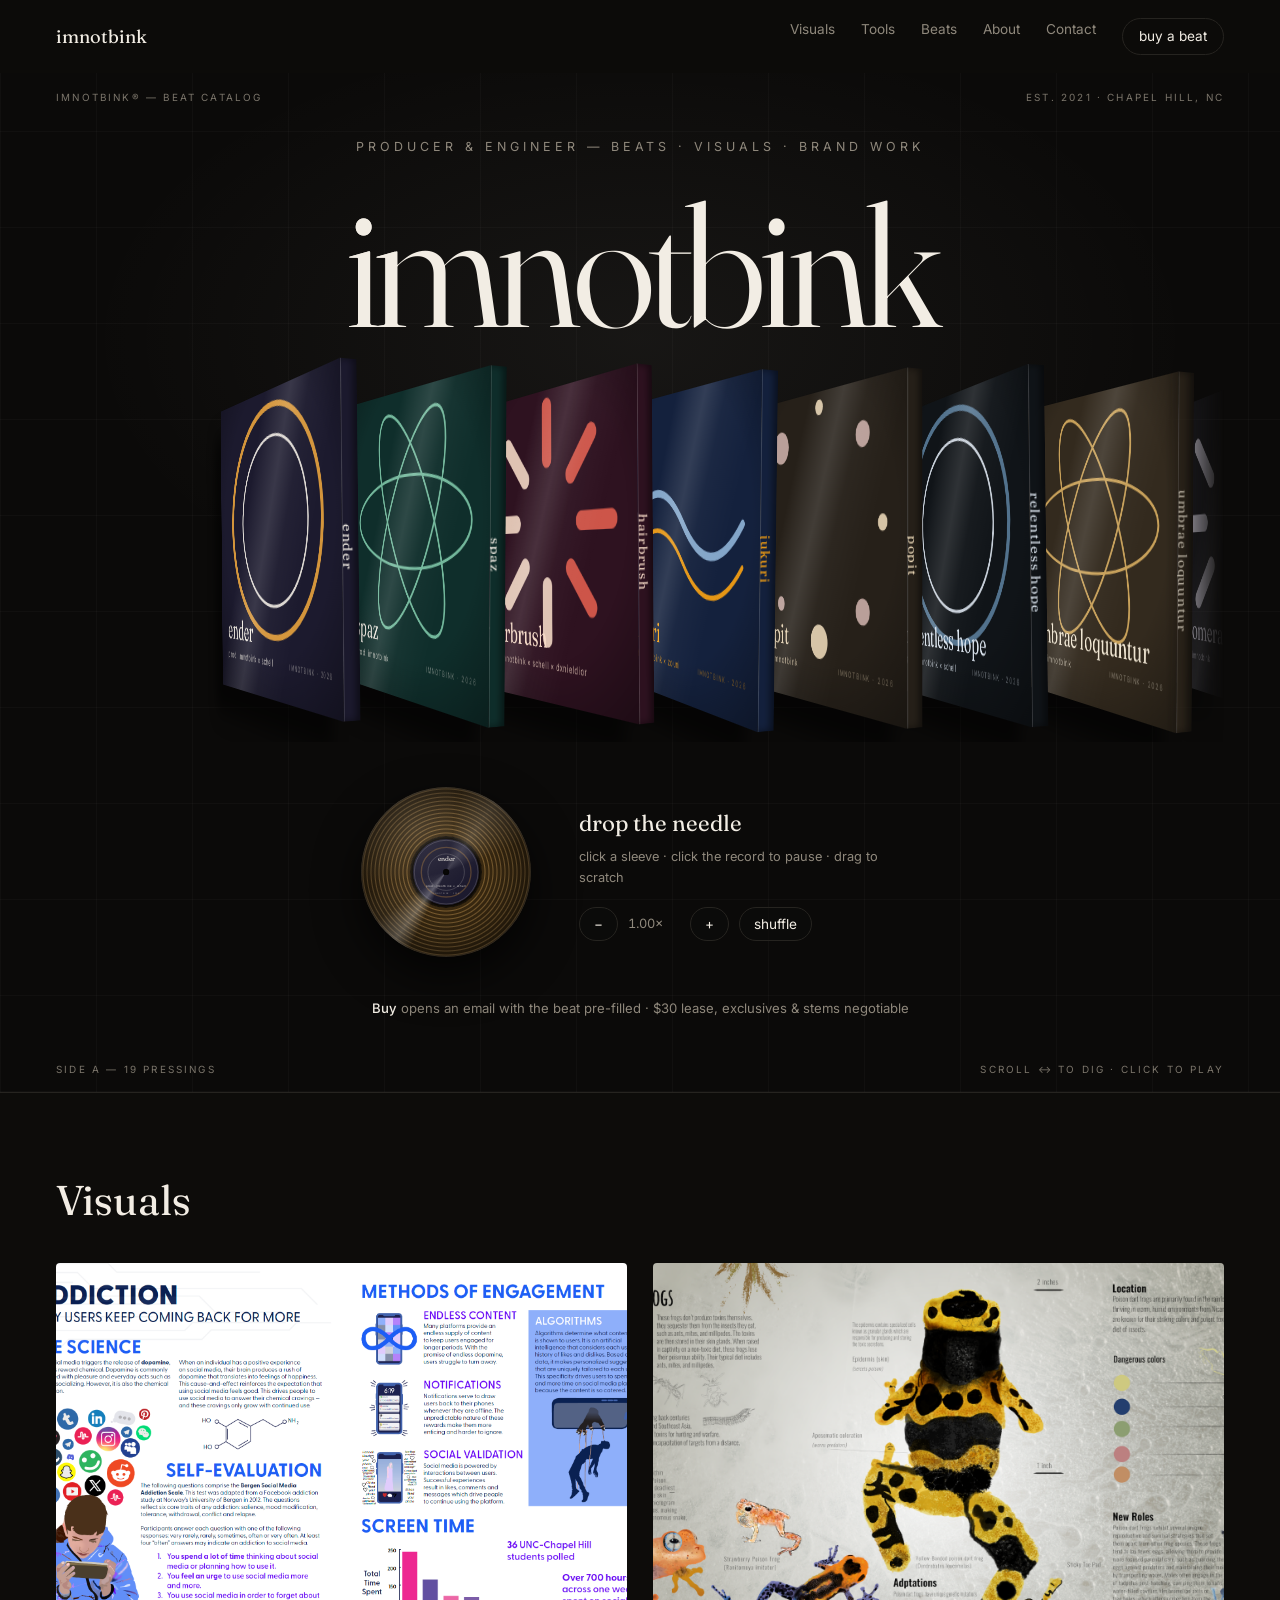
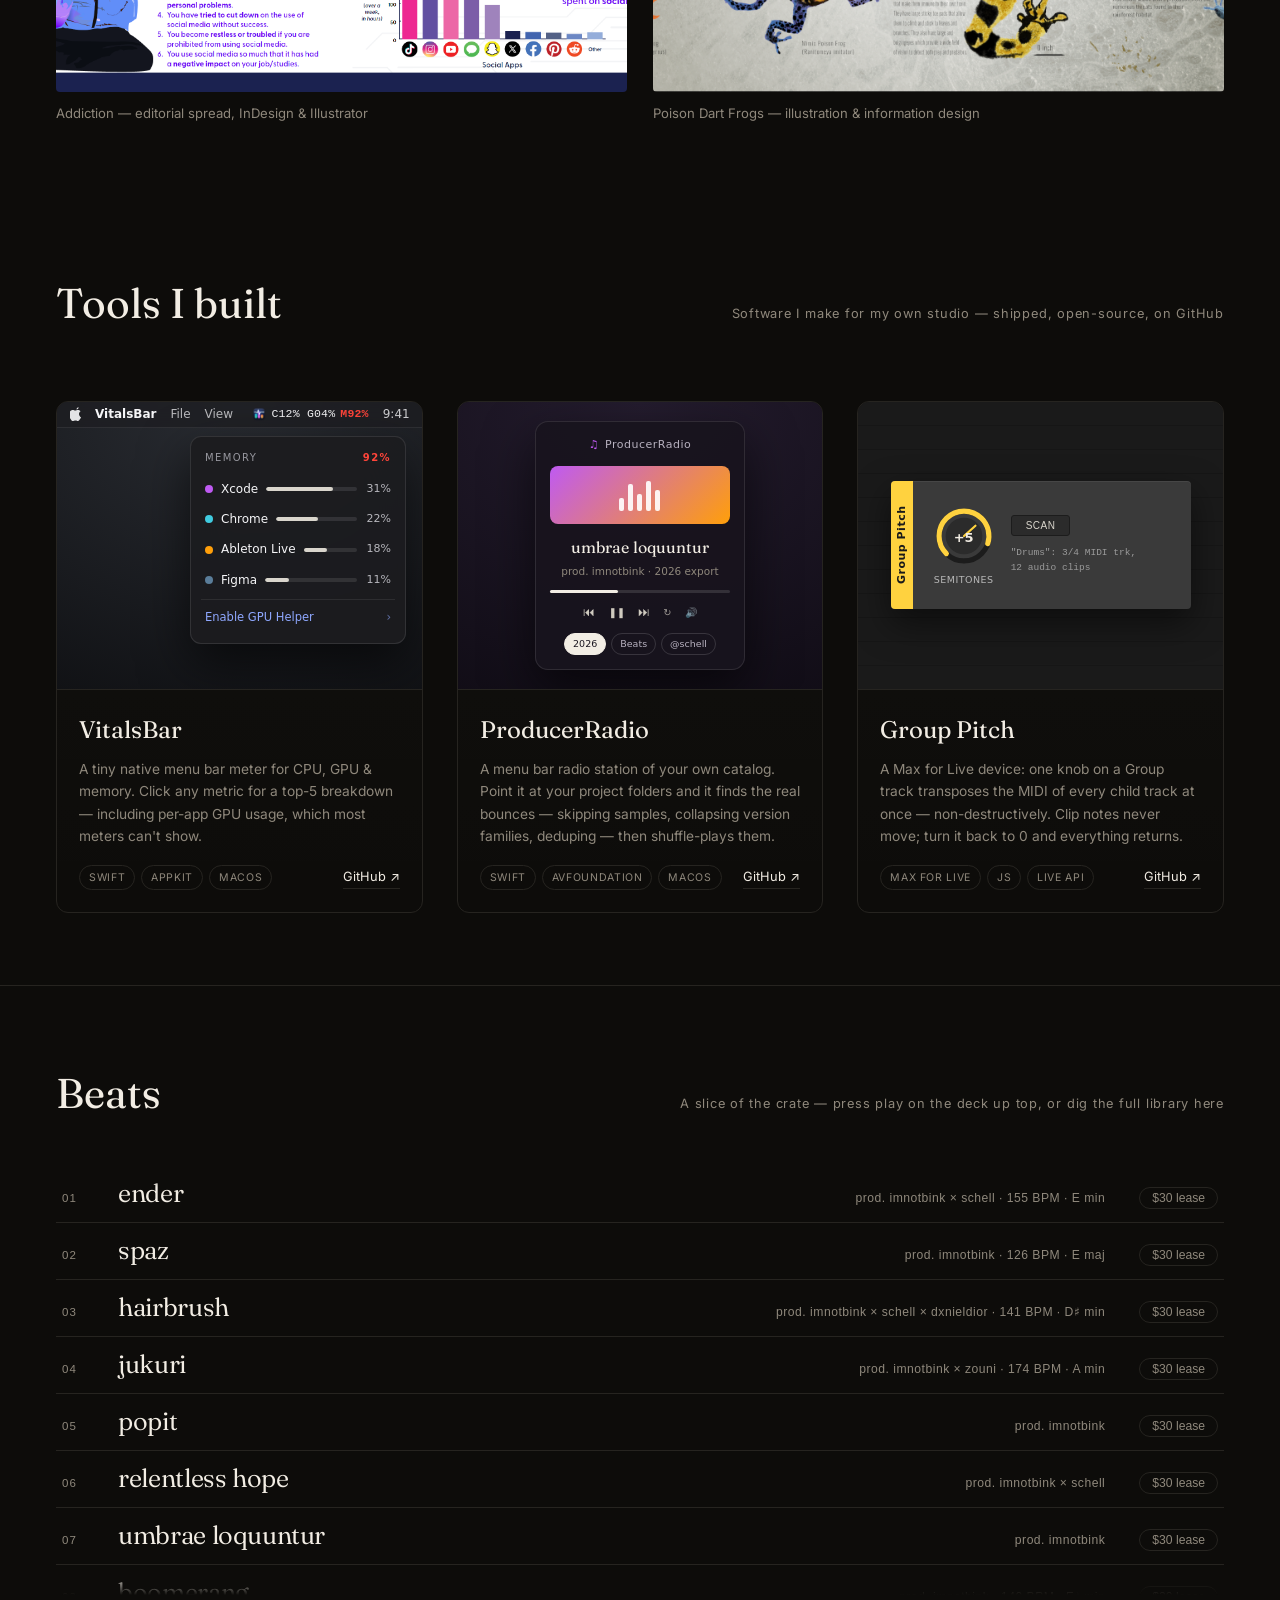
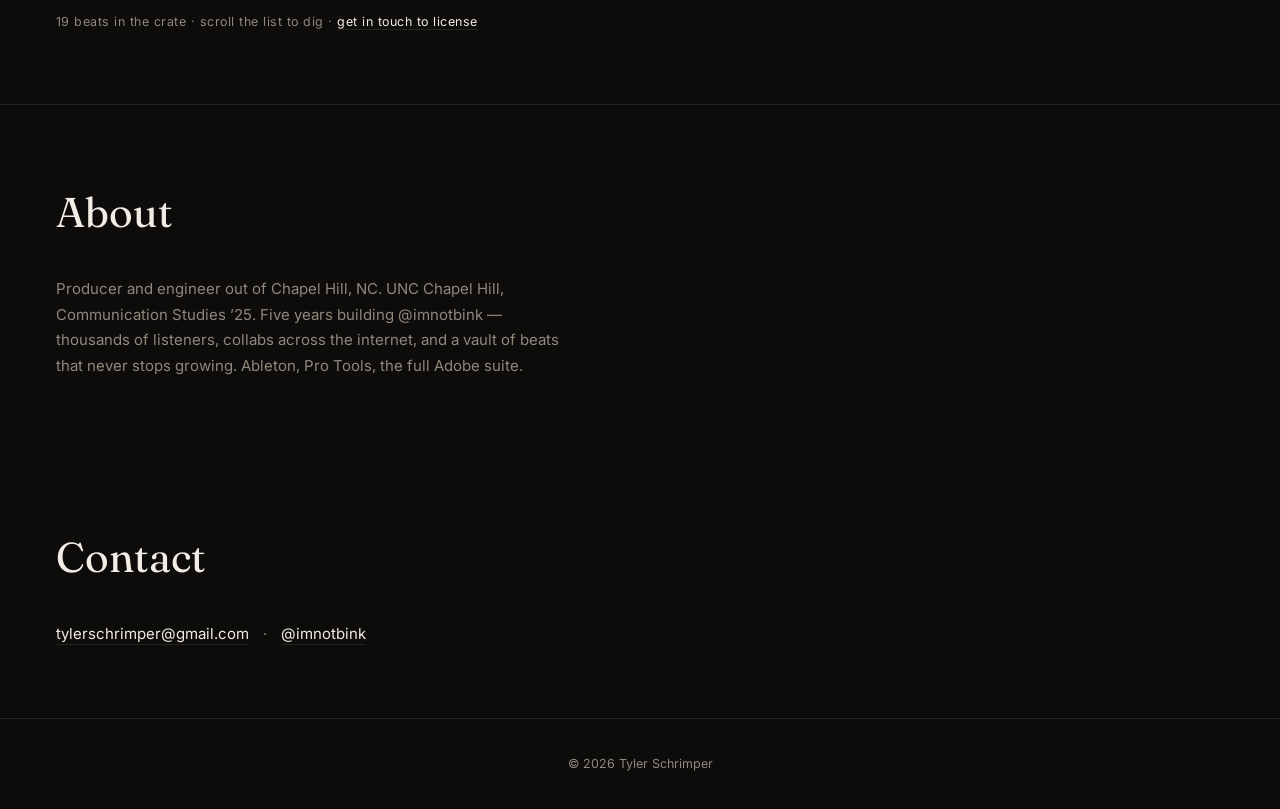
==== v2/index.html @ 5f21fcf0 "Add redesign-v2: portfolio-first layout, no photo, tools showcase, compact beats crate Served under " ====
<!DOCTYPE html>
<html lang="en">
<head>
  <meta charset="UTF-8" />
  <meta name="viewport" content="width=device-width, initial-scale=1.0" />
  <title>imnotbink — Tyler Schrimper</title>
  <meta name="description" content="imnotbink — Tyler Schrimper. Producer & digital creator. Beats, visuals, brand work." />
  <link rel="preconnect" href="https://fonts.googleapis.com" />
  <link rel="preconnect" href="https://fonts.gstatic.com" crossorigin />
  <link href="https://fonts.googleapis.com/css2?family=Fraunces:ital,opsz,wght@0,9..144,300..700;1,9..144,300..700&family=Inter:wght@400;500&display=swap" rel="stylesheet" />
  <link rel="stylesheet" href="style.css" />
</head>
<body>

  <nav class="nav">
    <a href="#top" class="logo">imnotbink</a>
    <div class="nav-links">
      <a href="#visuals">Visuals</a>
      <a href="#tools">Tools</a>
      <a href="#catalog">Beats</a>
      <a href="#about">About</a>
      <a href="#contact">Contact</a>
      <a href="#catalog" class="nav-cta">buy a beat</a>
    </div>
  </nav>

  <section id="beats" class="section beats-stage" >
    <span class="anno anno-tl" aria-hidden="true">imnotbink® — beat catalog</span>
    <span class="anno anno-tr" aria-hidden="true">est. 2021 · chapel hill, nc</span>
    <span class="anno anno-bl" aria-hidden="true" id="annoCount">side a</span>
    <span class="anno anno-br" aria-hidden="true">scroll ↔ to dig · click to play</span>
    <p class="tagline" id="top">Producer &amp; Engineer — Beats · Visuals · Brand Work</p>
    <div class="hero-stack">
      <h1 class="wordmark">imnotbink</h1>
      <div class="rack-wrap">
        <div class="rack" id="rack"></div>
      </div>
      <div class="wordmark wordmark-weave" aria-hidden="true">imnotbink</div>
    </div>
    <div class="turntable">
      <div class="vinyl" id="vinyl">
        <div class="platter" id="platter">
          <div class="vinyl-label" id="vinylLabel"></div>
        </div>
        <div class="vinyl-sheen" aria-hidden="true"></div>
      </div>
      <div class="deck-side">
        <div class="now">
          <div class="now-title" id="nowTitle">drop the needle</div>
          <div class="now-credit" id="nowCredit">click a sleeve · click the record to pause · drag to scratch</div>
          <div class="wave-wrap" id="waveWrap" hidden>
            <canvas id="wave" aria-label="Waveform — drag to scrub"></canvas>
            <span class="wave-hover-time" id="waveHoverTime" hidden>0:00</span>
          </div>
          <div class="now-buy" id="nowBuy" hidden>
            <span id="nowPrice"></span>
            <a class="beat-buy" id="nowBuyLink" href="#">Buy this beat</a>
          </div>
        </div>
        <div class="deck-controls">
          <button class="deck-btn" id="speedDown" aria-label="Slow down">−</button>
          <span class="deck-speed" id="speedLabel">1.00×</span>
          <button class="deck-btn" id="speedUp" aria-label="Speed up">+</button>
          <button class="deck-btn deck-shuffle" id="shuffleBtn" aria-pressed="false">shuffle</button>
        </div>
      </div>
    </div>
    <p class="note"><b>Buy</b> opens an email with the beat pre-filled · $30 lease, exclusives &amp; stems negotiable</p>
  </section>

  <section id="visuals" class="section">
    <h2>Visuals</h2>
    <div class="design-grid">
      <figure>
        <img src="img/addiction.png" alt="Infographic on social media addiction" loading="lazy" />
        <figcaption>Addiction — editorial spread, InDesign &amp; Illustrator</figcaption>
      </figure>
      <figure>
        <img src="img/frog.png" alt="Poison dart frog illustrated infographic" loading="lazy" />
        <figcaption>Poison Dart Frogs — illustration &amp; information design</figcaption>
      </figure>
    </div>
  </section>

  <section id="tools" class="section tools">
    <div class="cat-head">
      <h2>Tools I built</h2>
      <p>Software I make for my own studio — shipped, open-source, on GitHub</p>
    </div>

    <div class="tool-grid">

      <!-- ===== VitalsBar ===== -->
      <article class="tool-card">
        <div class="tool-shot shot-vitals">
          <div class="mac-menubar">
            <span class="mb-left">
              <span class="mb-apple"></span>
              <span class="mb-app">VitalsBar</span>
              <span class="mb-menu">File</span><span class="mb-menu">View</span>
            </span>
            <span class="mb-right">
              <span class="mb-vitals"><img src="img/vitalsbar-icon.png" alt="" class="mb-ico">C12% G04% <b class="hot">M92%</b></span>
              <span class="mb-clock">9:41</span>
            </span>
          </div>
          <div class="vb-popover">
            <div class="vb-row vb-head"><span>MEMORY</span><span class="hot">92%</span></div>
            <div class="vb-app"><span class="vb-dot" style="background:#bf5af2"></span>Xcode<span class="vb-bar"><i style="width:74%"></i></span><span class="vb-pct">31%</span></div>
            <div class="vb-app"><span class="vb-dot" style="background:#40cbe0"></span>Chrome<span class="vb-bar"><i style="width:52%"></i></span><span class="vb-pct">22%</span></div>
            <div class="vb-app"><span class="vb-dot" style="background:#ff9f0a"></span>Ableton Live<span class="vb-bar"><i style="width:44%"></i></span><span class="vb-pct">18%</span></div>
            <div class="vb-app"><span class="vb-dot" style="background:#5a7d9a"></span>Figma<span class="vb-bar"><i style="width:26%"></i></span><span class="vb-pct">11%</span></div>
            <div class="vb-app vb-gpu"><span>Enable GPU Helper</span><span class="vb-chev">›</span></div>
          </div>
        </div>
        <div class="tool-info">
          <h3>VitalsBar</h3>
          <p>A tiny native menu bar meter for CPU, GPU &amp; memory. Click any metric for a top-5 breakdown — including per-app GPU usage, which most meters can't show.</p>
          <div class="tool-foot">
            <span class="tool-tags"><span>Swift</span><span>AppKit</span><span>macOS</span></span>
            <a class="tool-link" href="https://github.com/imnotbink/VitalsBar" target="_blank" rel="noopener">GitHub ↗</a>
          </div>
        </div>
      </article>

      <!-- ===== ProducerRadio ===== -->
      <article class="tool-card">
        <div class="tool-shot shot-radio">
          <div class="pr-popover">
            <div class="pr-head"><span class="pr-wave">♫</span> ProducerRadio</div>
            <div class="pr-art"><span class="pr-eq"><i></i><i></i><i></i><i></i><i></i></span></div>
            <div class="pr-now">umbrae loquuntur</div>
            <div class="pr-sub">prod. imnotbink · 2026 export</div>
            <div class="pr-track"><i style="width:38%"></i></div>
            <div class="pr-ctl">
              <span>⏮</span><span class="pr-play">❚❚</span><span>⏭</span>
              <span class="pr-loop">↻</span><span class="pr-vol">🔊</span>
            </div>
            <div class="pr-chips"><span class="on">2026</span><span>Beats</span><span>@schell</span></div>
          </div>
        </div>
        <div class="tool-info">
          <h3>ProducerRadio</h3>
          <p>A menu bar radio station of your own catalog. Point it at your project folders and it finds the real bounces — skipping samples, collapsing version families, deduping — then shuffle-plays them.</p>
          <div class="tool-foot">
            <span class="tool-tags"><span>Swift</span><span>AVFoundation</span><span>macOS</span></span>
            <a class="tool-link" href="https://github.com/imnotbink/ProducerRadio" target="_blank" rel="noopener">GitHub ↗</a>
          </div>
        </div>
      </article>

      <!-- ===== GroupPitch ===== -->
      <article class="tool-card">
        <div class="tool-shot shot-pitch">
          <div class="m4l-device">
            <div class="m4l-title">Group Pitch</div>
            <div class="m4l-body">
              <div class="m4l-knob">
                <svg viewBox="0 0 90 90" class="knob-svg">
                  <circle cx="45" cy="45" r="34" fill="none" stroke="#1c1c1c" stroke-width="7"/>
                  <circle cx="45" cy="45" r="34" fill="none" stroke="#ffd23f" stroke-width="7"
                    stroke-dasharray="213" stroke-dashoffset="70" stroke-linecap="round"
                    transform="rotate(135 45 45)"/>
                  <circle cx="45" cy="45" r="25" fill="#2b2b2b"/>
                  <line x1="45" y1="45" x2="45" y2="24" stroke="#ffd23f" stroke-width="3"
                    stroke-linecap="round" transform="rotate(48 45 45)"/>
                </svg>
                <span class="m4l-val">+5</span>
                <span class="m4l-lbl">Semitones</span>
              </div>
              <div class="m4l-side">
                <button class="m4l-btn">scan</button>
                <div class="m4l-status">"Drums": 3/4 MIDI trk,<br>12 audio clips</div>
              </div>
            </div>
          </div>
        </div>
        <div class="tool-info">
          <h3>Group Pitch</h3>
          <p>A Max for Live device: one knob on a Group track transposes the MIDI of every child track at once — non-destructively. Clip notes never move; turn it back to 0 and everything returns.</p>
          <div class="tool-foot">
            <span class="tool-tags"><span>Max for Live</span><span>JS</span><span>Live API</span></span>
            <a class="tool-link" href="https://github.com/imnotbink/GroupPitch" target="_blank" rel="noopener">GitHub ↗</a>
          </div>
        </div>
      </article>

    </div>
  </section>

  <section id="catalog" class="section catalog">
    <div class="cat-head">
      <h2>Beats</h2>
      <p>A slice of the crate — press play on the deck up top, or dig the full library here</p>
    </div>
    <ol class="cat-list" id="catList"></ol>
    <p class="cat-foot" id="catFoot"></p>
  </section>

  <section id="about" class="section about">
    <h2>About</h2>
    <p>
      Producer and engineer out of Chapel Hill, NC. UNC Chapel Hill,
      Communication Studies ’25. Five years building @imnotbink —
      thousands of listeners, collabs across the internet, and a vault
      of beats that never stops growing. Ableton, Pro Tools, the full
      Adobe suite.
    </p>
  </section>

  <section id="contact" class="section contact">
    <h2>Contact</h2>
    <p>
      <a href="mailto:tylerschrimper@gmail.com">tylerschrimper@gmail.com</a>
      <span>·</span>
      <a href="https://instagram.com/imnotbink" target="_blank" rel="noopener">@imnotbink</a>
    </p>
  </section>

  <footer>© 2026 Tyler Schrimper</footer>

  <div class="player-bar" id="playerBar" hidden>
    <button id="pbToggle" aria-label="Play/pause">▶</button>
    <div class="pb-info">
      <b id="pbTitle"></b>
      <div class="pb-track"><div class="pb-progress" id="pbProgress"></div></div>
    </div>
    <span id="pbTime">0:00</span>
  </div>

  <script src="script.js"></script>
</body>
</html>
---- v2/style.css ----
/* imnotbink — minimal, Foliom-inspired */

:root {
  --bg: #0d0c0a;
  --text: #f2ede4;
  --muted: #8f887c;
  --line: #262420;
  --accent: #f2ede4;
}

* { margin: 0; padding: 0; box-sizing: border-box; }
html { scroll-behavior: smooth; }

body {
  background: var(--bg);
  color: var(--text);
  font-family: "Inter", system-ui, sans-serif;
  font-size: 15px;
  line-height: 1.7;
  -webkit-font-smoothing: antialiased;
}

h1, h2, .logo { font-family: "Fraunces", Georgia, serif; font-weight: 400; }
a { color: var(--text); text-decoration: none; }
img { max-width: 100%; display: block; }

/* ---------- nav ---------- */
.nav {
  position: sticky; top: 0; z-index: 50;
  display: flex; align-items: center; justify-content: space-between;
  padding: 18px clamp(20px, 5vw, 56px);
  background: rgba(13, 12, 10, 0.85);
  backdrop-filter: blur(12px);
}
.logo { font-size: 1.15rem; }
.nav-links { display: flex; gap: 26px; }
.nav-links a { color: var(--muted); font-size: 0.85rem; }
.nav-links a:hover { color: var(--text); }

.nav-cta {
  color: var(--text) !important;
  border: 1px solid var(--line);
  border-radius: 999px;
  padding: 6px 16px;
  white-space: nowrap;
  transition: background 0.2s ease, color 0.2s ease, border-color 0.2s ease;
}
.nav-cta:hover { background: var(--text); color: var(--bg) !important; border-color: var(--text); }

/* ---------- hero: OCEAN-style editorial stage ---------- */
.tagline {
  text-align: center;
  font-size: clamp(0.62rem, 1.4vw, 0.78rem);
  letter-spacing: 0.32em;
  text-transform: uppercase;
  color: var(--muted);
  margin-bottom: clamp(18px, 3vh, 30px);
}

.hero-stack { position: relative; }

/* wordmark: full-bleed editorial serif, the rack rides over its bottom */
.wordmark {
  text-align: center;
  font-size: clamp(3.6rem, 13.5vw, 11.5rem);
  font-weight: 340;
  line-height: 0.94;
  letter-spacing: -0.045em;
  position: relative;
  z-index: 1;
  /* small kiss of overlap only — the fan sits clearly BELOW the wordmark so a
     lifted sleeve rises into open air, never over the letters */
  margin-bottom: -0.06em;
  pointer-events: none;
}

/* woven duplicate: a clipped slice of the wordmark paints OVER the sleeves,
   so the fan appears threaded through the letters (OCEAN move). Absolutely
   positioned copy of the exact same glyphs — identical metrics = perfect
   registration over the original. */
.wordmark-weave {
  position: absolute;
  top: 0; left: 0; right: 0;
  z-index: 3;
  margin-bottom: 0;
  font-family: "Fraunces", Georgia, serif;
  clip-path: inset(0 71% 0 0);
}

/* ---------- beats: turntable + crate ---------- */
.section { padding: clamp(50px, 8vh, 90px) clamp(20px, 5vw, 56px); }

.beats-stage {
  position: relative;
  overflow: clip;
  border-bottom: 1px solid var(--line);
  padding-top: clamp(40px, 7vh, 80px);
  /* studio blueprint: soft spotlight behind the wordmark + faint drafting
     grid on near-black. No photography — texture does the professional work. */
  background:
    radial-gradient(ellipse 62% 44% at 50% 26%, rgba(242, 237, 228, 0.055), transparent 70%),
    repeating-linear-gradient(90deg, rgba(242, 237, 228, 0.028) 0 1px, transparent 1px 96px),
    repeating-linear-gradient(0deg, rgba(242, 237, 228, 0.028) 0 1px, transparent 1px 96px),
    #0b0a09;
}

/* tiny drafting annotations pinned to the stage corners (Kurate move) */
.anno {
  position: absolute;
  z-index: 4;
  font-size: 0.62rem;
  letter-spacing: 0.22em;
  text-transform: uppercase;
  color: var(--muted);
  opacity: 0.85;
  pointer-events: none;
  white-space: nowrap;
}
.anno-tl { top: 16px; left: clamp(20px, 5vw, 56px); }
.anno-tr { top: 16px; right: clamp(20px, 5vw, 56px); }
.anno-bl { bottom: 14px; left: clamp(20px, 5vw, 56px); }
.anno-br { bottom: 14px; right: clamp(20px, 5vw, 56px); }

/* compact now-playing deck under the rack */
.turntable {
  display: flex;
  align-items: center;
  justify-content: center;
  gap: clamp(24px, 4vw, 48px);
  margin-top: clamp(30px, 5vh, 55px);
  text-align: left;
}
.vinyl {
  --tint: #6b5ce8;
  position: relative;
  flex: none;
  width: min(170px, 42vw);
  aspect-ratio: 1;
  border-radius: 50%;
  box-shadow: 0 18px 45px rgba(0, 0, 0, 0.7);
  cursor: grab;
  touch-action: none;
  user-select: none;
  -webkit-user-select: none;
}
.deck-side { max-width: 340px; }
.vinyl.scratching { cursor: grabbing; }

/* the platter is what rotates — a colored pressing tinted per beat */
.platter {
  position: absolute; inset: 0;
  border-radius: 50%;
  background:
    repeating-radial-gradient(circle,
      rgba(0, 0, 0, 0.5) 0px, rgba(0, 0, 0, 0.5) 2px,
      rgba(255, 255, 255, 0.06) 3px, rgba(0, 0, 0, 0.45) 4px),
    radial-gradient(circle,
      color-mix(in srgb, var(--tint) 60%, #0b0b0b) 0%,
      color-mix(in srgb, var(--tint) 38%, #0a0a0a) 55%,
      color-mix(in srgb, var(--tint) 16%, #060606) 100%);
  will-change: transform;
}
.platter.spinning { animation: spin var(--spin-dur, 1.8s) linear infinite; }
@keyframes spin { to { transform: rotate(360deg); } }
.vinyl.scratching .platter { animation: none; }

/* static light — reflections don't rotate with the record */
.vinyl-sheen {
  position: absolute; inset: 0;
  border-radius: 50%;
  pointer-events: none;
  background:
    conic-gradient(from 205deg,
      transparent 0deg, rgba(255, 255, 255, 0.28) 12deg, rgba(255, 255, 255, 0.05) 30deg, transparent 55deg,
      transparent 165deg, rgba(255, 255, 255, 0.14) 190deg, transparent 225deg),
    radial-gradient(circle at 32% 24%, rgba(255, 255, 255, 0.12), transparent 45%);
  box-shadow: inset 0 0 2px rgba(255, 255, 255, 0.3), inset 0 0 40px rgba(0, 0, 0, 0.35);
}

.deck-controls {
  display: flex; align-items: center; gap: 10px;
  margin-top: 18px;
}
.deck-btn {
  border: 1px solid var(--line);
  background: rgba(13, 12, 10, 0.6);
  color: var(--text);
  border-radius: 999px;
  min-width: 34px; height: 34px;
  padding: 0 14px;
  font-size: 0.85rem;
  font-family: "Inter", sans-serif;
  cursor: pointer;
  transition: border-color 0.2s ease, background 0.2s ease, color 0.2s ease;
}
.deck-btn:hover { border-color: var(--text); }
.deck-btn[aria-pressed="true"] { background: var(--text); color: var(--bg); border-color: var(--text); }
.deck-speed {
  color: var(--muted);
  font-size: 0.8rem;
  min-width: 52px;
  font-variant-numeric: tabular-nums;
}

.vinyl-label {
  position: absolute; inset: 30.5%;
  border-radius: 50%;
  overflow: hidden;
  background: #262019;
  box-shadow: 0 0 0 3px rgba(0, 0, 0, 0.8);
}
.vinyl-label svg { width: 100%; height: 100%; display: block; }
/* spindle hole */
.vinyl::after {
  content: "";
  position: absolute; left: 50%; top: 50%;
  width: 3.4%; aspect-ratio: 1;
  transform: translate(-50%, -50%);
  border-radius: 50%;
  background: var(--bg);
  box-shadow: inset 0 0 4px #000;
}

.now-title { font-family: "Fraunces", Georgia, serif; font-size: 1.4rem; }
.now-credit { color: var(--muted); font-size: 0.8rem; margin-top: 4px; }
/* ---------- waveform scrubber ---------- */
.wave-wrap {
  position: relative;
  margin-top: 14px;
  height: 54px;
  /* dark plate so the bars read against the bright photo backdrop */
  background: rgba(13, 12, 10, 0.5);
  border-radius: 6px;
  box-shadow: 0 0 0 1px rgba(255, 255, 255, 0.06);
}
.wave-wrap[hidden] { display: none; }
#wave {
  width: 100%; height: 100%;
  display: block;
  cursor: ew-resize;
  touch-action: none; /* pointer events own the gesture — no scroll fights */
}
#wave.loading {
  background: linear-gradient(90deg, var(--line) 25%, rgba(255,255,255,0.09) 50%, var(--line) 75%);
  background-size: 200% 100%;
  animation: wave-shimmer 1.1s linear infinite;
  border-radius: 3px;
  opacity: 0.5;
}
@keyframes wave-shimmer { to { background-position: -200% 0; } }
.wave-hover-time {
  position: absolute;
  top: -20px; left: 0;
  transform: translateX(-50%);
  font-size: 0.7rem;
  color: var(--muted);
  font-variant-numeric: tabular-nums;
  background: rgba(13, 12, 10, 0.85);
  padding: 1px 6px;
  border-radius: 999px;
  border: 1px solid var(--line);
  pointer-events: none;
  white-space: nowrap;
}

.now-buy {
  display: flex; align-items: center; gap: 14px;
  margin-top: 12px;
}
.now-buy[hidden] { display: none; }
#nowPrice { color: var(--muted); font-size: 0.9rem; }
.beat-buy {
  border: 1px solid var(--line);
  border-radius: 999px;
  padding: 5px 18px;
  font-size: 0.8rem;
  transition: border-color 0.2s ease, background 0.2s ease, color 0.2s ease;
}
.beat-buy:hover { background: var(--text); color: var(--bg); border-color: var(--text); }

/* ---------- fanned sleeve rack — THE centerpiece (Foliom-style) ---------- */
.rack-wrap {
  position: relative;
  z-index: 2; /* rides over the wordmark */
  overflow-x: auto;
  overflow-y: hidden;
  /* top padding = headroom for a lifted sleeve so it never clips against the
     scroll container's top edge (lift is only ~16px now, so this is plenty) */
  padding: 56px 6vw 40px;
  scrollbar-width: thin;
  scrollbar-color: var(--line) transparent;
  /* fade the row edges */
  mask-image: linear-gradient(90deg, transparent, #000 5%, #000 95%, transparent);
  -webkit-mask-image: linear-gradient(90deg, transparent, #000 5%, #000 95%, transparent);
}
.rack {
  /* virtualized: width/height set from JS; sleeves absolutely positioned at
     fixed slots so offscreen ones can be unmounted without shifting layout.
     No shared perspective — each sleeve carries its own perspective() so
     cards far from center don't flip past 90° into mirrored backfaces. */
  position: relative;
  margin: 0 auto;
}
.sleeve {
  --lean: -63deg;      /* per-card jitter set inline from JS */
  --tilt: 0deg;
  --lift: 0px;
  --lean-scale: 1;
  position: absolute;
  bottom: 0;
  left: 0;             /* actual slot set inline from JS */
  width: clamp(220px, 25vw, 310px);
  aspect-ratio: 1;
  cursor: pointer;
  transform: perspective(1000px)
             rotateY(calc(var(--lean) * var(--lean-scale)))
             rotateZ(var(--tilt))
             translateY(var(--lift));
  transform-style: preserve-3d;
  transform-origin: center center;
  /* one springy arc: reads as lift-then-turn, reverses cleanly */
  transition: transform 0.55s cubic-bezier(0.3, 1.2, 0.3, 1);
  /* z-index set per-card from JS, DESCENDING: the fan leans right-edge-forward,
     so each card's spine physically sits in front of the next card */
  /* NOTE: no filter/drop-shadow or box-reflect here — with ~60 cards those
     force per-frame repaints of the whole row. Shadows live on the faces
     (plain box-shadow composites for free) so each sleeve stays one GPU layer. */
  will-change: transform;
}
/* lifted (JS-picked hover) / playing: the box lifts out of the row and swings
   flat to face the user. JS owns the pick — CSS :hover flickered because the
   lift moves the card out from under the cursor. */
.sleeve.lifted, .sleeve.playing {
  transform: perspective(1000px) rotateY(0deg) rotateZ(0deg) translateY(-16px) translateZ(46px);
  /* must beat the base stack (9000 - i), or the neighbor paints over the
     lifted card and covers it */
  z-index: 99999 !important;
}

/* ---- the sleeve is a real box: front/back/spine/top/bottom faces ---- */
.box {
  position: absolute; inset: 0;
  transform-style: preserve-3d;
}
.face { position: absolute; backface-visibility: hidden; }
.face.front {
  inset: 0;
  transform: translateZ(16px);
  overflow: hidden;
  border-radius: 2px;
  /* cheap composited shadow instead of the old row-wide drop-shadow filter */
  box-shadow: -22px 30px 26px rgba(0, 0, 0, 0.55);
}
.face.front svg { width: 100%; height: 100%; display: block; }
.gloss {
  position: absolute; inset: 0;
  pointer-events: none;
  background: linear-gradient(115deg,
    transparent 30%, rgba(255, 255, 255, 0.13) 45%,
    rgba(255, 255, 255, 0.03) 55%, transparent 70%);
}
.face.back {
  inset: 0;
  transform: rotateY(180deg);
  border-radius: 2px;
}
.face.spine {
  right: 0; top: 0; bottom: 0;
  width: 16px;
  transform: rotateY(90deg);
  transform-origin: right center;
  display: flex;
  align-items: flex-start;
  justify-content: center;
  padding-top: 14px;
  writing-mode: vertical-rl;
  font-family: "Fraunces", Georgia, serif;
  font-size: 0.78rem;
  letter-spacing: 0.06em;
  white-space: nowrap;
  overflow: hidden;
  box-shadow: inset -4px 0 7px rgba(0, 0, 0, 0.5), inset 1px 0 0 rgba(255, 255, 255, 0.18);
}
.face.top {
  left: 0; right: 0; top: 0;
  height: 16px;
  transform: rotateX(90deg);
  transform-origin: center top;
  background: linear-gradient(90deg, rgba(255, 255, 255, 0.14), rgba(255, 255, 255, 0.05));
}
.face.bottom {
  left: 0; right: 0; bottom: 0;
  height: 16px;
  transform: rotateX(-90deg);
  transform-origin: center bottom;
  background: rgba(0, 0, 0, 0.55);
}
.sleeve-caption {
  position: absolute;
  left: 50%; bottom: -26px;
  transform: translateX(-50%);
  white-space: nowrap;
  font-size: 0.72rem;
  color: var(--muted);
  opacity: 0;
  transition: opacity 0.25s ease;
  pointer-events: none;
}
.sleeve.lifted .sleeve-caption, .sleeve.playing .sleeve-caption { opacity: 1; }

.note { text-align: center; color: var(--muted); font-size: 0.82rem; margin-top: 40px; }
.note b { color: var(--text); font-weight: 500; }

/* ---------- catalog: discography as typography (Kushner move) ---------- */
.catalog { border-bottom: 1px solid var(--line); }
.cat-head {
  display: flex; align-items: baseline; justify-content: space-between;
  gap: 20px; flex-wrap: wrap;
  margin-bottom: 8px;
}
.cat-head p { color: var(--muted); font-size: 0.8rem; letter-spacing: 0.06em; }
/* compact crate: fixed modest height, scrolls internally, fades at the seams
   so the beat list reads as "a big catalog" without eating the whole page */
.cat-list {
  list-style: none;
  max-height: 430px;
  overflow-y: auto;
  margin-top: 8px;
  scrollbar-width: thin;
  scrollbar-color: var(--line) transparent;
  -webkit-mask-image: linear-gradient(180deg, transparent, #000 22px, #000 calc(100% - 22px), transparent);
          mask-image: linear-gradient(180deg, transparent, #000 22px, #000 calc(100% - 22px), transparent);
}
.cat-foot { color: var(--muted); font-size: 0.78rem; letter-spacing: 0.04em; margin-top: 16px; }
.cat-foot a { color: var(--text); border-bottom: 1px solid var(--line); }
.cat-foot a:hover { border-color: var(--text); }
.cat-row {
  width: 100%;
  display: grid;
  grid-template-columns: 3ch 1fr auto auto;
  align-items: baseline;
  gap: clamp(14px, 3vw, 34px);
  padding: 13px 6px;
  background: none;
  border: none;
  border-top: 1px solid var(--line);
  color: var(--text);
  text-align: left;
  cursor: pointer;
  transition: background 0.2s ease, padding-left 0.25s ease;
}
.cat-list li:last-child .cat-row { border-bottom: 1px solid var(--line); }
.cat-row:hover { background: rgba(242, 237, 228, 0.03); padding-left: 14px; }
.cat-idx {
  font-size: 0.72rem;
  color: var(--muted);
  font-variant-numeric: tabular-nums;
  letter-spacing: 0.1em;
}
.cat-title {
  font-family: "Fraunces", Georgia, serif;
  font-weight: 360;
  font-size: clamp(1.15rem, 2.4vw, 1.6rem);
  line-height: 1.15;
  letter-spacing: -0.015em;
  transition: letter-spacing 0.25s ease;
}
.cat-row:hover .cat-title { letter-spacing: 0.005em; }
.cat-row.playing .cat-title::after {
  content: " ●";
  font-size: 0.5em;
  vertical-align: middle;
  color: var(--text);
  animation: cat-pulse 1.6s ease-in-out infinite;
}
@keyframes cat-pulse { 50% { opacity: 0.35; } }
.cat-meta {
  color: var(--muted);
  font-size: 0.76rem;
  letter-spacing: 0.04em;
  text-align: right;
}
.cat-price {
  font-size: 0.76rem;
  color: var(--muted);
  border: 1px solid var(--line);
  border-radius: 999px;
  padding: 3px 12px;
  transition: color 0.2s ease, border-color 0.2s ease;
}
.cat-row:hover .cat-price { color: var(--text); border-color: var(--text); }
@media (max-width: 700px) {
  .cat-row { grid-template-columns: 3ch 1fr auto; }
  .cat-meta { display: none; }
}

/* ---------- tools: product showcase ---------- */
.tools { border-bottom: 1px solid var(--line); }
.tool-grid {
  display: grid;
  grid-template-columns: repeat(auto-fit, minmax(320px, 1fr));
  gap: clamp(20px, 3vw, 34px);
  margin-top: 34px;
}
.tool-card {
  border: 1px solid var(--line);
  border-radius: 12px;
  overflow: hidden;
  background: linear-gradient(180deg, rgba(242,237,228,0.018), transparent);
  display: flex;
  flex-direction: column;
  transition: border-color 0.25s ease, transform 0.25s ease;
}
.tool-card:hover { border-color: #3a382f; transform: translateY(-3px); }

/* the "product shot" stage — each app rendered on a subtle set */
.tool-shot {
  position: relative;
  height: 288px;
  display: flex;
  align-items: center;
  justify-content: center;
  padding: 22px;
  overflow: hidden;
  border-bottom: 1px solid var(--line);
}
.shot-vitals { background: radial-gradient(120% 120% at 50% 0%, #2a2d33, #0f1013); }
.shot-radio  { background: radial-gradient(120% 120% at 50% 0%, #241c2e, #100c15); }
.shot-pitch  { background: repeating-linear-gradient(0deg,#1a1a1a 0 23px,#161616 23px 24px); }

.tool-info { padding: 20px 22px 22px; flex: 1; display: flex; flex-direction: column; }
.tool-info h3 { font-family: "Fraunces", Georgia, serif; font-weight: 400; font-size: 1.5rem; margin-bottom: 8px; }
.tool-info p { color: var(--muted); font-size: 0.86rem; line-height: 1.6; }
.tool-foot { margin-top: auto; padding-top: 18px; display: flex; align-items: center; justify-content: space-between; gap: 12px; flex-wrap: wrap; }
.tool-tags { display: flex; gap: 6px; flex-wrap: wrap; }
.tool-tags span {
  font-size: 0.66rem; letter-spacing: 0.06em; text-transform: uppercase;
  color: var(--muted); border: 1px solid var(--line); border-radius: 999px; padding: 3px 9px;
}
.tool-link { font-size: 0.8rem; color: var(--text); border-bottom: 1px solid var(--line); padding-bottom: 1px; white-space: nowrap; }
.tool-link:hover { border-color: var(--text); }

/* --- VitalsBar: macOS menu bar + popover --- */
.mac-menubar {
  position: absolute; top: 0; left: 0; right: 0;
  height: 26px; display: flex; align-items: center; justify-content: space-between;
  padding: 0 12px; font-size: 12px; color: #f5f5f7;
  font-family: -apple-system, "SF Pro Text", system-ui, sans-serif;
  background: rgba(30,30,34,0.72); backdrop-filter: blur(8px);
  border-bottom: 1px solid rgba(255,255,255,0.08);
}
.mb-left, .mb-right { display: flex; align-items: center; gap: 14px; }
.mb-apple { width: 12px; height: 14px; background: #f5f5f7; opacity: 0.92;
  -webkit-mask: url("data:image/svg+xml,%3Csvg xmlns='http://www.w3.org/2000/svg' viewBox='0 0 814 1000'%3E%3Cpath d='M632 0c-38 3-83 27-109 59-24 29-44 72-36 114 42 1 85-24 110-56 23-30 41-73 35-117zM814 743c-24 55-36 79-67 127-43 68-104 152-179 153-67 1-84-44-175-43-90 0-109 42-176 44-75 1-133-92-176-160-120-190-133-413-59-531 53-84 136-133 214-133 80 0 130 44 196 44 64 0 103-44 195-44 70 0 144 38 197 104-173 95-145 342 30 442z'/%3E%3C/svg%3E") center/contain no-repeat;
          mask: url("data:image/svg+xml,%3Csvg xmlns='http://www.w3.org/2000/svg' viewBox='0 0 814 1000'%3E%3Cpath d='M632 0c-38 3-83 27-109 59-24 29-44 72-36 114 42 1 85-24 110-56 23-30 41-73 35-117zM814 743c-24 55-36 79-67 127-43 68-104 152-179 153-67 1-84-44-175-43-90 0-109 42-176 44-75 1-133-92-176-160-120-190-133-413-59-531 53-84 136-133 214-133 80 0 130 44 196 44 64 0 103-44 195-44 70 0 144 38 197 104-173 95-145 342 30 442z'/%3E%3C/svg%3E") center/contain no-repeat; }
.mb-app { font-weight: 600; }
.mb-menu { opacity: 0.72; }
.mb-vitals { display: flex; align-items: center; gap: 5px;
  font-family: "SF Mono", ui-monospace, Menlo, monospace; font-size: 11.5px; letter-spacing: 0.2px; }
.mb-ico { width: 14px; height: 14px; border-radius: 3px; }
.mb-vitals .hot { color: #ff453a; }
.mb-clock { opacity: 0.82; font-variant-numeric: tabular-nums; }
.vb-popover {
  position: absolute; top: 34px; right: 16px; width: 216px;
  background: rgba(28,28,31,0.94); backdrop-filter: blur(20px);
  border: 1px solid rgba(255,255,255,0.1); border-radius: 11px;
  padding: 10px; box-shadow: 0 20px 50px rgba(0,0,0,0.6);
  font-family: -apple-system, system-ui, sans-serif; color: #f5f5f7;
}
.vb-row.vb-head { display: flex; justify-content: space-between; font-size: 10px; letter-spacing: 1.4px; color: #98989f; padding: 2px 4px 8px; }
.vb-head .hot { color: #ff453a; font-weight: 600; }
.vb-app { display: flex; align-items: center; gap: 8px; font-size: 12px; padding: 5px 4px; }
.vb-dot { width: 8px; height: 8px; border-radius: 50%; flex: none; }
.vb-bar { flex: 1; height: 4px; background: rgba(255,255,255,0.1); border-radius: 999px; overflow: hidden; }
.vb-bar i { display: block; height: 100%; background: #d9d5cc; border-radius: 999px; }
.vb-pct { font-size: 11px; color: #b8b8be; font-variant-numeric: tabular-nums; min-width: 26px; text-align: right; }
.vb-gpu { justify-content: space-between; margin-top: 4px; padding-top: 8px; border-top: 1px solid rgba(255,255,255,0.08); font-size: 11.5px; color: #8fa8ff; }
.vb-chev { opacity: 0.6; }

/* --- ProducerRadio: menu bar popover --- */
.pr-popover {
  width: 210px; border-radius: 13px; padding: 14px;
  background: rgba(24,20,30,0.92); border: 1px solid rgba(255,255,255,0.1);
  box-shadow: 0 20px 50px rgba(0,0,0,0.6);
  font-family: -apple-system, system-ui, sans-serif; color: #f2ede4; text-align: center;
}
.pr-head { display: flex; align-items: center; justify-content: center; gap: 6px; font-size: 11px; letter-spacing: 0.5px; color: #b8b2c0; margin-bottom: 12px; }
.pr-wave { color: #bf5af2; }
.pr-art {
  height: 58px; border-radius: 8px; margin-bottom: 10px;
  background: linear-gradient(135deg, #bf5af2, #ff9f0a);
  display: flex; align-items: center; justify-content: center;
}
.pr-eq { display: flex; align-items: flex-end; gap: 4px; height: 32px; }
.pr-eq i { width: 5px; background: rgba(255,255,255,0.9); border-radius: 2px; animation: eq 1s ease-in-out infinite; }
.pr-eq i:nth-child(1){height:40%;animation-delay:0s} .pr-eq i:nth-child(2){height:85%;animation-delay:.2s}
.pr-eq i:nth-child(3){height:55%;animation-delay:.4s} .pr-eq i:nth-child(4){height:95%;animation-delay:.1s}
.pr-eq i:nth-child(5){height:65%;animation-delay:.3s}
@keyframes eq { 50% { transform: scaleY(0.4); } }
.pr-now { font-family: "Fraunces", Georgia, serif; font-size: 1rem; }
.pr-sub { font-size: 10.5px; color: #8f887c; margin-top: 2px; }
.pr-track { height: 3px; background: rgba(255,255,255,0.12); border-radius: 999px; margin: 9px 0; }
.pr-track i { display: block; height: 100%; background: #f2ede4; border-radius: 999px; }
.pr-ctl { display: flex; align-items: center; justify-content: center; gap: 13px; font-size: 12px; color: #cfcabf; }
.pr-play { font-size: 10px; }
.pr-loop, .pr-vol { font-size: 10px; opacity: 0.7; }
.pr-chips { display: flex; justify-content: center; gap: 5px; margin-top: 10px; }
.pr-chips span { font-size: 9.5px; padding: 2px 8px; border-radius: 999px; border: 1px solid rgba(255,255,255,0.14); color: #b8b2c0; }
.pr-chips .on { background: #f2ede4; color: #18141e; border-color: #f2ede4; }

/* --- GroupPitch: Ableton Max for Live device --- */
.m4l-device {
  display: flex; width: 300px; height: 128px;
  background: #3a3a3a; border-radius: 4px; overflow: hidden;
  box-shadow: 0 14px 34px rgba(0,0,0,0.5), inset 0 1px 0 rgba(255,255,255,0.06);
  font-family: "Futura", "Century Gothic", system-ui, sans-serif;
}
.m4l-title {
  width: 22px; background: #ffd23f; color: #1a1a1a;
  writing-mode: vertical-rl; transform: rotate(180deg);
  display: flex; align-items: center; justify-content: center;
  font-size: 11px; font-weight: 700; letter-spacing: 0.5px;
}
.m4l-body { flex: 1; display: flex; align-items: center; gap: 14px; padding: 0 18px; }
.m4l-knob { display: flex; flex-direction: column; align-items: center; position: relative; }
.knob-svg { width: 66px; height: 66px; }
.m4l-val { position: absolute; top: 24px; font-size: 13px; font-weight: 700; color: #f2ede4; }
.m4l-lbl { font-size: 9.5px; color: #b8b8b8; margin-top: 3px; text-transform: uppercase; letter-spacing: 0.5px; }
.m4l-side { flex: 1; display: flex; flex-direction: column; gap: 10px; }
.m4l-btn {
  align-self: flex-start; background: #2b2b2b; color: #d9d5cc;
  border: 1px solid #1c1c1c; border-radius: 3px; padding: 4px 14px;
  font-size: 10px; text-transform: uppercase; letter-spacing: 0.5px; cursor: pointer;
}
.m4l-status { font-size: 9.5px; line-height: 1.5; color: #9a9a9a; font-family: "SF Mono", ui-monospace, monospace; }

/* ---------- visuals ---------- */
.section h2 { font-size: clamp(1.8rem, 4vw, 2.6rem); margin-bottom: 28px; }
.design-grid {
  display: grid;
  grid-template-columns: repeat(auto-fit, minmax(300px, 1fr));
  gap: 26px;
}
.design-grid img { border-radius: 4px; aspect-ratio: 4/3; object-fit: cover; }
.design-grid figcaption { color: var(--muted); font-size: 0.82rem; margin-top: 10px; }

/* ---------- about / contact ---------- */
.about p { max-width: 58ch; color: var(--muted); }
.contact p { color: var(--muted); }
.contact a { border-bottom: 1px solid var(--line); padding-bottom: 1px; }
.contact a:hover { border-color: var(--text); }
.contact span { margin: 0 10px; }

footer {
  padding: 34px;
  text-align: center;
  color: var(--muted);
  font-size: 0.78rem;
  border-top: 1px solid var(--line);
}

/* ---------- player bar ---------- */
.player-bar[hidden] { display: none; }
.player-bar {
  position: fixed; left: 50%; bottom: 18px; transform: translateX(-50%);
  width: min(520px, calc(100vw - 32px));
  display: flex; align-items: center; gap: 14px;
  background: rgba(24, 22, 19, 0.92);
  backdrop-filter: blur(14px);
  border: 1px solid var(--line);
  border-radius: 999px;
  padding: 8px 20px 8px 8px;
  box-shadow: 0 16px 50px rgba(0, 0, 0, 0.6);
  z-index: 60;
}
.player-bar button {
  width: 40px; height: 40px; border-radius: 50%; border: none; cursor: pointer;
  background: var(--text); color: var(--bg); font-size: 0.9rem;
}
.pb-info { flex: 1; min-width: 0; }
.pb-info b { font-family: "Fraunces", Georgia, serif; font-weight: 400; font-size: 0.9rem; display: block; margin-bottom: 5px; }
.pb-track { height: 3px; background: var(--line); border-radius: 999px; cursor: pointer; }
.pb-progress { height: 100%; width: 0; background: var(--text); border-radius: 999px; }
#pbTime { color: var(--muted); font-size: 0.75rem; font-variant-numeric: tabular-nums; }

@media (max-width: 700px) {
  .nav-links a:not(:first-child):not(.nav-cta) { display: none; }
  /* corner labels collide on narrow screens — drop to just the top-left tag */
  .anno-tr, .anno-bl, .anno-br { display: none; }
  .anno-tl { font-size: 0.56rem; }
  /* gentler fan on small screens so covers stay readable
     (JS sets --lean inline, so scale it instead of overriding) */
  .sleeve { --lean-scale: 0.74; } /* gentler fan; slot spacing handled in JS */
  .turntable { flex-direction: column; text-align: center; gap: 20px; }
  .deck-side { max-width: none; }
  .now-buy, .deck-controls { justify-content: center; }
}
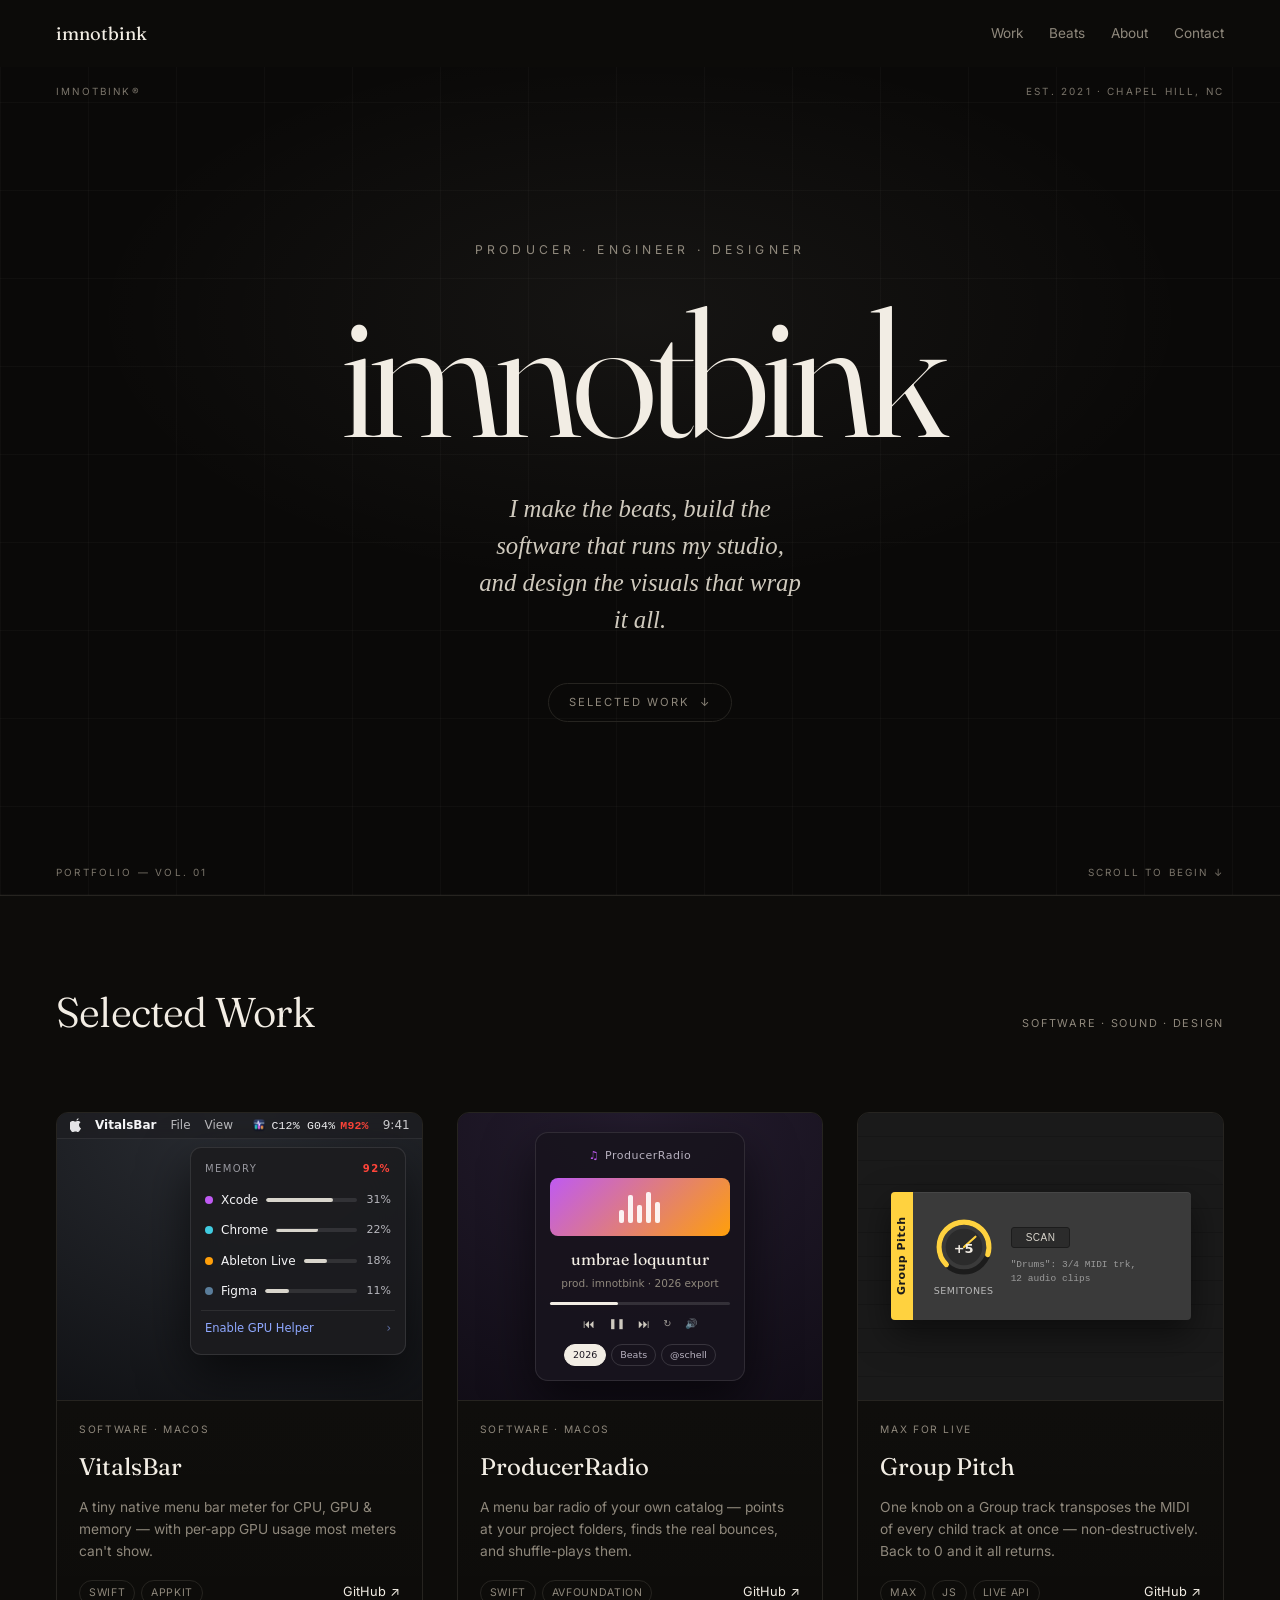
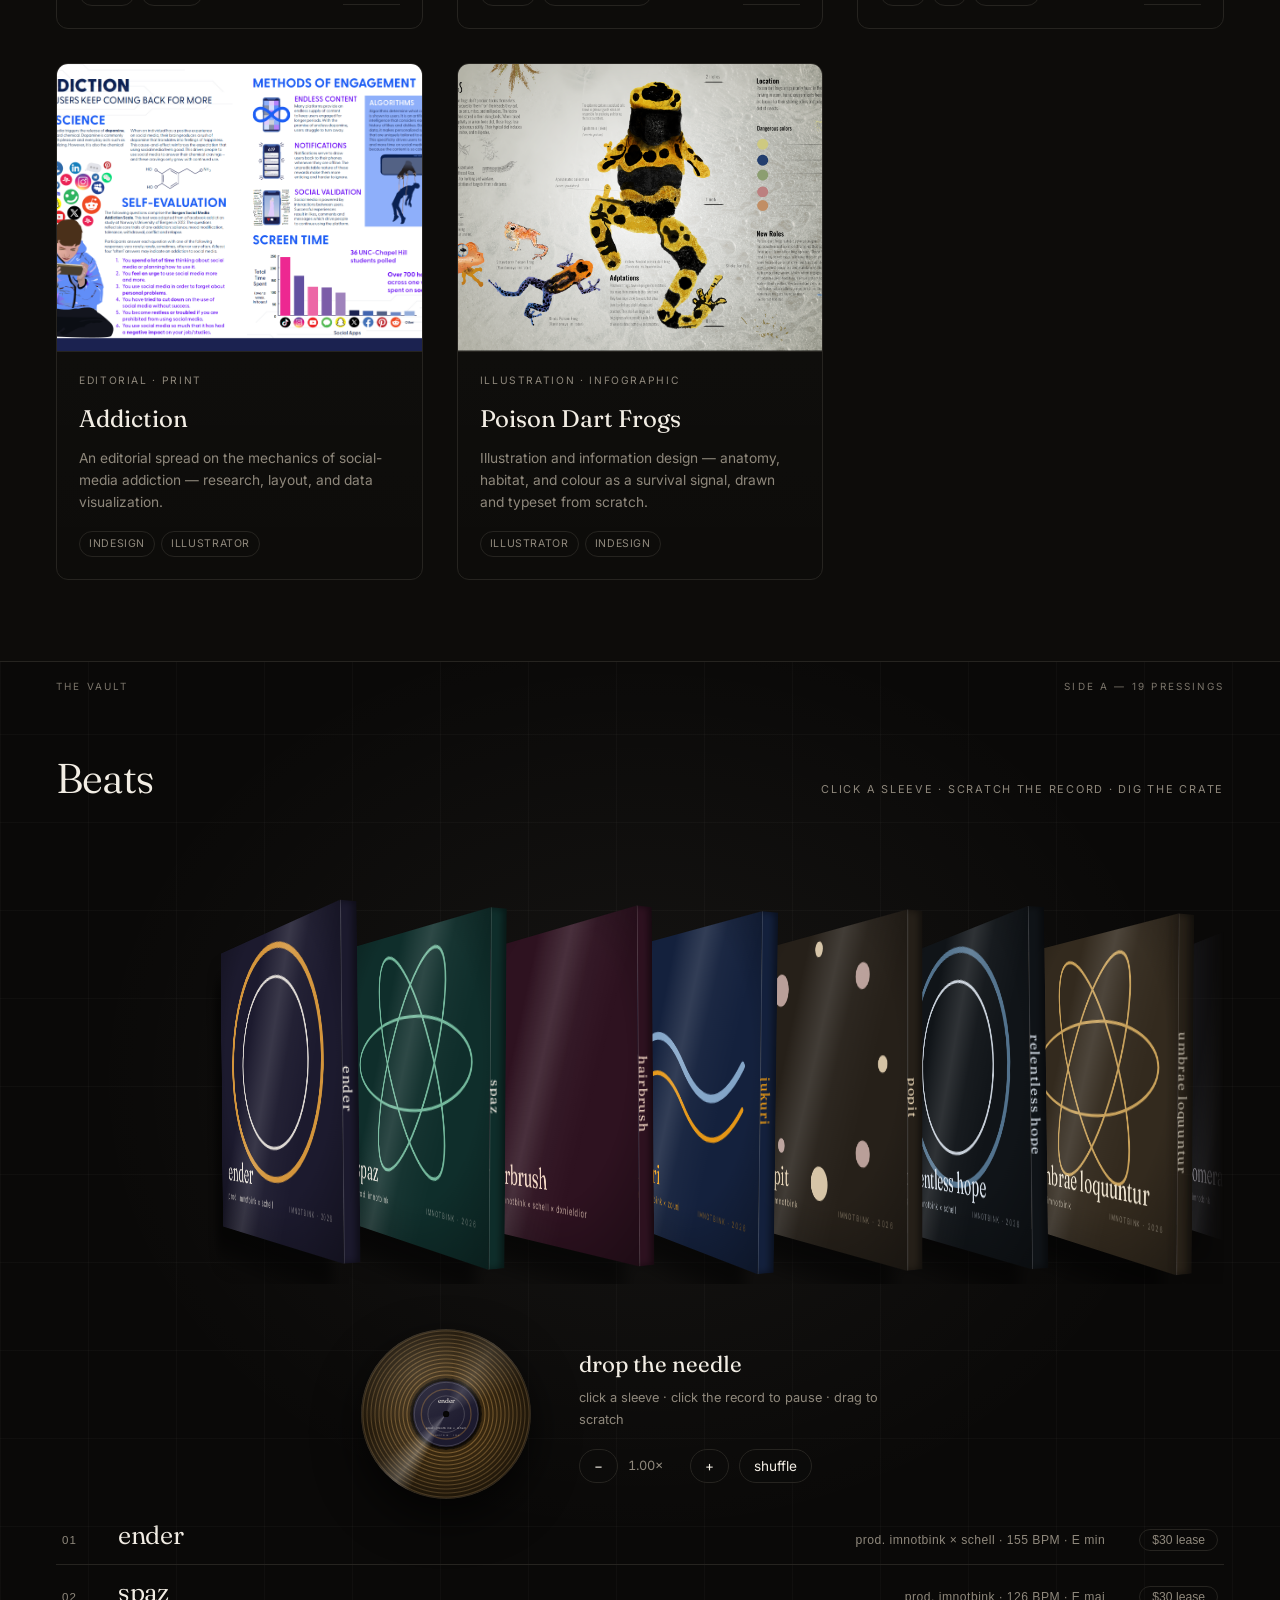
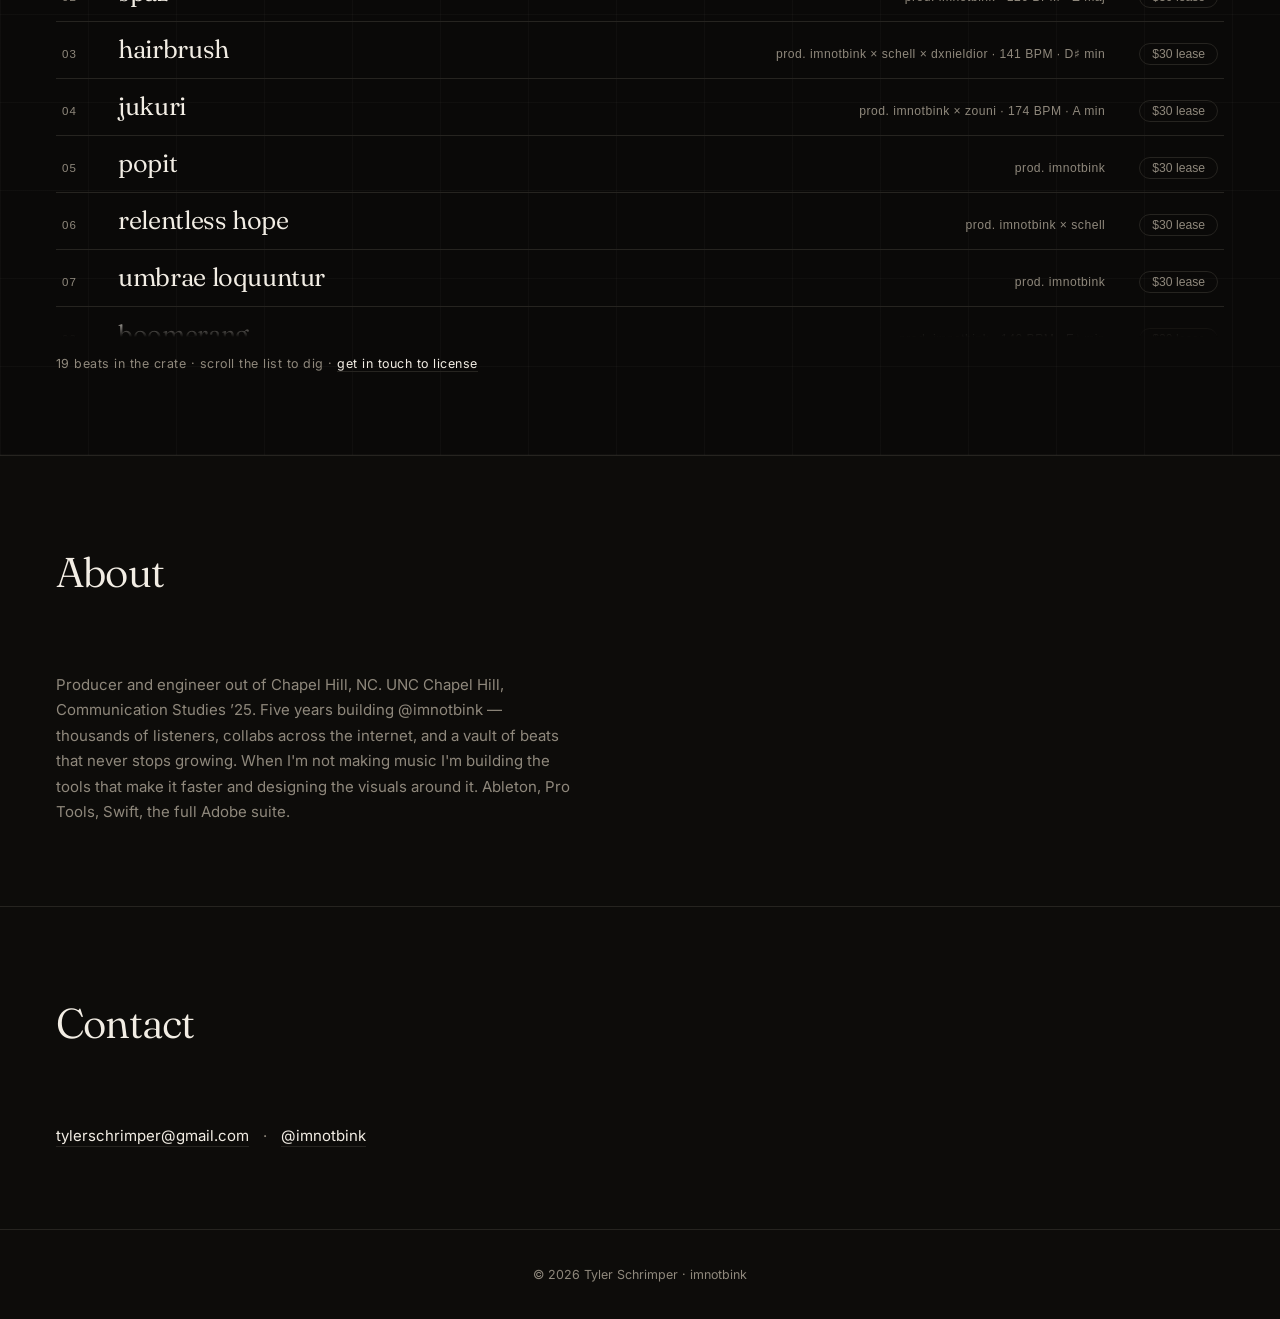
==== commit 45587677: "Redesign v2: portfolio-first — editorial hero, Selected Work gallery, Beats in own section, Kurate d" ====
--- a/v2/index.html
+++ b/v2/index.html
@@ -4,7 +4,7 @@
   <meta charset="UTF-8" />
   <meta name="viewport" content="width=device-width, initial-scale=1.0" />
   <title>imnotbink — Tyler Schrimper</title>
-  <meta name="description" content="imnotbink — Tyler Schrimper. Producer & digital creator. Beats, visuals, brand work." />
+  <meta name="description" content="imnotbink — Tyler Schrimper. Producer, engineer & designer. Beats, studio software, and visual work." />
   <link rel="preconnect" href="https://fonts.googleapis.com" />
   <link rel="preconnect" href="https://fonts.gstatic.com" crossorigin />
   <link href="https://fonts.googleapis.com/css2?family=Fraunces:ital,opsz,wght@0,9..144,300..700;1,9..144,300..700&family=Inter:wght@400;500&display=swap" rel="stylesheet" />
@@ -15,84 +15,39 @@
   <nav class="nav">
     <a href="#top" class="logo">imnotbink</a>
     <div class="nav-links">
-      <a href="#visuals">Visuals</a>
-      <a href="#tools">Tools</a>
-      <a href="#catalog">Beats</a>
+      <a href="#work">Work</a>
+      <a href="#beats">Beats</a>
       <a href="#about">About</a>
       <a href="#contact">Contact</a>
-      <a href="#catalog" class="nav-cta">buy a beat</a>
     </div>
   </nav>
 
-  <section id="beats" class="section beats-stage" >
-    <span class="anno anno-tl" aria-hidden="true">imnotbink® — beat catalog</span>
+  <!-- ===== HERO — editorial, Kurate-dark ===== -->
+  <header id="top" class="hero grid-bg">
+    <span class="anno anno-tl" aria-hidden="true">imnotbink®</span>
     <span class="anno anno-tr" aria-hidden="true">est. 2021 · chapel hill, nc</span>
-    <span class="anno anno-bl" aria-hidden="true" id="annoCount">side a</span>
-    <span class="anno anno-br" aria-hidden="true">scroll ↔ to dig · click to play</span>
-    <p class="tagline" id="top">Producer &amp; Engineer — Beats · Visuals · Brand Work</p>
-    <div class="hero-stack">
+    <span class="anno anno-bl" aria-hidden="true">portfolio — vol. 01</span>
+    <span class="anno anno-br" aria-hidden="true">scroll to begin ↓</span>
+    <div class="hero-inner">
+      <p class="kicker">Producer · Engineer · Designer</p>
       <h1 class="wordmark">imnotbink</h1>
-      <div class="rack-wrap">
-        <div class="rack" id="rack"></div>
-      </div>
-      <div class="wordmark wordmark-weave" aria-hidden="true">imnotbink</div>
-    </div>
-    <div class="turntable">
-      <div class="vinyl" id="vinyl">
-        <div class="platter" id="platter">
-          <div class="vinyl-label" id="vinylLabel"></div>
-        </div>
-        <div class="vinyl-sheen" aria-hidden="true"></div>
-      </div>
-      <div class="deck-side">
-        <div class="now">
-          <div class="now-title" id="nowTitle">drop the needle</div>
-          <div class="now-credit" id="nowCredit">click a sleeve · click the record to pause · drag to scratch</div>
-          <div class="wave-wrap" id="waveWrap" hidden>
-            <canvas id="wave" aria-label="Waveform — drag to scrub"></canvas>
-            <span class="wave-hover-time" id="waveHoverTime" hidden>0:00</span>
-          </div>
-          <div class="now-buy" id="nowBuy" hidden>
-            <span id="nowPrice"></span>
-            <a class="beat-buy" id="nowBuyLink" href="#">Buy this beat</a>
-          </div>
-        </div>
-        <div class="deck-controls">
-          <button class="deck-btn" id="speedDown" aria-label="Slow down">−</button>
-          <span class="deck-speed" id="speedLabel">1.00×</span>
-          <button class="deck-btn" id="speedUp" aria-label="Speed up">+</button>
-          <button class="deck-btn deck-shuffle" id="shuffleBtn" aria-pressed="false">shuffle</button>
-        </div>
-      </div>
-    </div>
-    <p class="note"><b>Buy</b> opens an email with the beat pre-filled · $30 lease, exclusives &amp; stems negotiable</p>
-  </section>
-
-  <section id="visuals" class="section">
-    <h2>Visuals</h2>
-    <div class="design-grid">
-      <figure>
-        <img src="img/addiction.png" alt="Infographic on social media addiction" loading="lazy" />
-        <figcaption>Addiction — editorial spread, InDesign &amp; Illustrator</figcaption>
-      </figure>
-      <figure>
-        <img src="img/frog.png" alt="Poison dart frog illustrated infographic" loading="lazy" />
-        <figcaption>Poison Dart Frogs — illustration &amp; information design</figcaption>
-      </figure>
-    </div>
-  </section>
-
-  <section id="tools" class="section tools">
-    <div class="cat-head">
-      <h2>Tools I built</h2>
-      <p>Software I make for my own studio — shipped, open-source, on GitHub</p>
-    </div>
-
-    <div class="tool-grid">
-
-      <!-- ===== VitalsBar ===== -->
-      <article class="tool-card">
-        <div class="tool-shot shot-vitals">
+      <p class="statement">I make the beats, build the software that runs my studio, and design the visuals that wrap it all.</p>
+      <a class="scroll-cue" href="#work">Selected work <span aria-hidden="true">↓</span></a>
+    </div>
+  </header>
+
+  <!-- ===== SELECTED WORK — software + design, one gallery ===== -->
+  <section id="work" class="section work">
+    <div class="sec-head">
+      <h2>Selected Work</h2>
+      <span class="sec-note">software · sound · design</span>
+    </div>
+
+    <div class="work-grid">
+
+      <!-- VitalsBar -->
+      <article class="work-card">
+        <div class="work-shot shot-vitals">
           <div class="mac-menubar">
             <span class="mb-left">
               <span class="mb-apple"></span>
@@ -113,19 +68,20 @@
             <div class="vb-app vb-gpu"><span>Enable GPU Helper</span><span class="vb-chev">›</span></div>
           </div>
         </div>
-        <div class="tool-info">
+        <div class="work-info">
+          <span class="work-cat">Software · macOS</span>
           <h3>VitalsBar</h3>
-          <p>A tiny native menu bar meter for CPU, GPU &amp; memory. Click any metric for a top-5 breakdown — including per-app GPU usage, which most meters can't show.</p>
-          <div class="tool-foot">
-            <span class="tool-tags"><span>Swift</span><span>AppKit</span><span>macOS</span></span>
-            <a class="tool-link" href="https://github.com/imnotbink/VitalsBar" target="_blank" rel="noopener">GitHub ↗</a>
-          </div>
-        </div>
-      </article>
-
-      <!-- ===== ProducerRadio ===== -->
-      <article class="tool-card">
-        <div class="tool-shot shot-radio">
+          <p>A tiny native menu bar meter for CPU, GPU &amp; memory — with per-app GPU usage most meters can't show.</p>
+          <div class="work-foot">
+            <span class="tags"><span>Swift</span><span>AppKit</span></span>
+            <a class="work-link" href="https://github.com/imnotbink/VitalsBar" target="_blank" rel="noopener">GitHub ↗</a>
+          </div>
+        </div>
+      </article>
+
+      <!-- ProducerRadio -->
+      <article class="work-card">
+        <div class="work-shot shot-radio">
           <div class="pr-popover">
             <div class="pr-head"><span class="pr-wave">♫</span> ProducerRadio</div>
             <div class="pr-art"><span class="pr-eq"><i></i><i></i><i></i><i></i><i></i></span></div>
@@ -139,19 +95,20 @@
             <div class="pr-chips"><span class="on">2026</span><span>Beats</span><span>@schell</span></div>
           </div>
         </div>
-        <div class="tool-info">
+        <div class="work-info">
+          <span class="work-cat">Software · macOS</span>
           <h3>ProducerRadio</h3>
-          <p>A menu bar radio station of your own catalog. Point it at your project folders and it finds the real bounces — skipping samples, collapsing version families, deduping — then shuffle-plays them.</p>
-          <div class="tool-foot">
-            <span class="tool-tags"><span>Swift</span><span>AVFoundation</span><span>macOS</span></span>
-            <a class="tool-link" href="https://github.com/imnotbink/ProducerRadio" target="_blank" rel="noopener">GitHub ↗</a>
-          </div>
-        </div>
-      </article>
-
-      <!-- ===== GroupPitch ===== -->
-      <article class="tool-card">
-        <div class="tool-shot shot-pitch">
+          <p>A menu bar radio of your own catalog — points at your project folders, finds the real bounces, and shuffle-plays them.</p>
+          <div class="work-foot">
+            <span class="tags"><span>Swift</span><span>AVFoundation</span></span>
+            <a class="work-link" href="https://github.com/imnotbink/ProducerRadio" target="_blank" rel="noopener">GitHub ↗</a>
+          </div>
+        </div>
+      </article>
+
+      <!-- Group Pitch -->
+      <article class="work-card">
+        <div class="work-shot shot-pitch">
           <div class="m4l-device">
             <div class="m4l-title">Group Pitch</div>
             <div class="m4l-body">
@@ -175,41 +132,110 @@
             </div>
           </div>
         </div>
-        <div class="tool-info">
+        <div class="work-info">
+          <span class="work-cat">Max for Live</span>
           <h3>Group Pitch</h3>
-          <p>A Max for Live device: one knob on a Group track transposes the MIDI of every child track at once — non-destructively. Clip notes never move; turn it back to 0 and everything returns.</p>
-          <div class="tool-foot">
-            <span class="tool-tags"><span>Max for Live</span><span>JS</span><span>Live API</span></span>
-            <a class="tool-link" href="https://github.com/imnotbink/GroupPitch" target="_blank" rel="noopener">GitHub ↗</a>
-          </div>
-        </div>
-      </article>
-
-    </div>
-  </section>
-
-  <section id="catalog" class="section catalog">
-    <div class="cat-head">
+          <p>One knob on a Group track transposes the MIDI of every child track at once — non-destructively. Back to 0 and it all returns.</p>
+          <div class="work-foot">
+            <span class="tags"><span>Max</span><span>JS</span><span>Live API</span></span>
+            <a class="work-link" href="https://github.com/imnotbink/GroupPitch" target="_blank" rel="noopener">GitHub ↗</a>
+          </div>
+        </div>
+      </article>
+
+      <!-- Addiction — editorial design -->
+      <article class="work-card">
+        <div class="work-shot shot-img">
+          <img src="img/addiction.png" alt="Editorial infographic spread on social media addiction" loading="lazy" />
+        </div>
+        <div class="work-info">
+          <span class="work-cat">Editorial · Print</span>
+          <h3>Addiction</h3>
+          <p>An editorial spread on the mechanics of social-media addiction — research, layout, and data visualization.</p>
+          <div class="work-foot">
+            <span class="tags"><span>InDesign</span><span>Illustrator</span></span>
+          </div>
+        </div>
+      </article>
+
+      <!-- Poison Dart Frogs — illustration -->
+      <article class="work-card">
+        <div class="work-shot shot-img">
+          <img src="img/frog.png" alt="Illustrated infographic about poison dart frogs" loading="lazy" />
+        </div>
+        <div class="work-info">
+          <span class="work-cat">Illustration · Infographic</span>
+          <h3>Poison Dart Frogs</h3>
+          <p>Illustration and information design — anatomy, habitat, and colour as a survival signal, drawn and typeset from scratch.</p>
+          <div class="work-foot">
+            <span class="tags"><span>Illustrator</span><span>InDesign</span></span>
+          </div>
+        </div>
+      </article>
+
+    </div>
+  </section>
+
+  <!-- ===== BEATS — the fan lives here now ===== -->
+  <section id="beats" class="section beats grid-bg">
+    <span class="anno anno-tl" aria-hidden="true">the vault</span>
+    <span class="anno anno-tr" aria-hidden="true" id="annoCount">side a</span>
+    <div class="sec-head">
       <h2>Beats</h2>
-      <p>A slice of the crate — press play on the deck up top, or dig the full library here</p>
-    </div>
+      <span class="sec-note">click a sleeve · scratch the record · dig the crate</span>
+    </div>
+
+    <div class="rack-wrap">
+      <div class="rack" id="rack"></div>
+    </div>
+
+    <div class="turntable">
+      <div class="vinyl" id="vinyl">
+        <div class="platter" id="platter">
+          <div class="vinyl-label" id="vinylLabel"></div>
+        </div>
+        <div class="vinyl-sheen" aria-hidden="true"></div>
+      </div>
+      <div class="deck-side">
+        <div class="now">
+          <div class="now-title" id="nowTitle">drop the needle</div>
+          <div class="now-credit" id="nowCredit">click a sleeve · click the record to pause · drag to scratch</div>
+          <div class="wave-wrap" id="waveWrap" hidden>
+            <canvas id="wave" aria-label="Waveform — drag to scrub"></canvas>
+            <span class="wave-hover-time" id="waveHoverTime" hidden>0:00</span>
+          </div>
+          <div class="now-buy" id="nowBuy" hidden>
+            <span id="nowPrice"></span>
+            <a class="beat-buy" id="nowBuyLink" href="#">License this beat</a>
+          </div>
+        </div>
+        <div class="deck-controls">
+          <button class="deck-btn" id="speedDown" aria-label="Slow down">−</button>
+          <span class="deck-speed" id="speedLabel">1.00×</span>
+          <button class="deck-btn" id="speedUp" aria-label="Speed up">+</button>
+          <button class="deck-btn deck-shuffle" id="shuffleBtn" aria-pressed="false">shuffle</button>
+        </div>
+      </div>
+    </div>
+
     <ol class="cat-list" id="catList"></ol>
     <p class="cat-foot" id="catFoot"></p>
   </section>
 
   <section id="about" class="section about">
-    <h2>About</h2>
+    <div class="sec-head"><h2>About</h2></div>
     <p>
       Producer and engineer out of Chapel Hill, NC. UNC Chapel Hill,
       Communication Studies ’25. Five years building @imnotbink —
       thousands of listeners, collabs across the internet, and a vault
-      of beats that never stops growing. Ableton, Pro Tools, the full
-      Adobe suite.
+      of beats that never stops growing. When I'm not making music I'm
+      building the tools that make it faster and designing the visuals
+      around it. Ableton, Pro Tools, Swift, the full Adobe suite.
     </p>
   </section>
 
   <section id="contact" class="section contact">
-    <h2>Contact</h2>
+    <div class="sec-head"><h2>Contact</h2></div>
     <p>
       <a href="mailto:tylerschrimper@gmail.com">tylerschrimper@gmail.com</a>
       <span>·</span>
@@ -217,7 +243,7 @@
     </p>
   </section>
 
-  <footer>© 2026 Tyler Schrimper</footer>
+  <footer>© 2026 Tyler Schrimper · imnotbink</footer>
 
   <div class="player-bar" id="playerBar" hidden>
     <button id="pbToggle" aria-label="Play/pause">▶</button>
--- a/v2/style.css
+++ b/v2/style.css
@@ -37,72 +37,64 @@
 .nav-links a { color: var(--muted); font-size: 0.85rem; }
 .nav-links a:hover { color: var(--text); }
 
-.nav-cta {
-  color: var(--text) !important;
-  border: 1px solid var(--line);
-  border-radius: 999px;
-  padding: 6px 16px;
-  white-space: nowrap;
-  transition: background 0.2s ease, color 0.2s ease, border-color 0.2s ease;
-}
-.nav-cta:hover { background: var(--text); color: var(--bg) !important; border-color: var(--text); }
-
-/* ---------- hero: OCEAN-style editorial stage ---------- */
-.tagline {
-  text-align: center;
-  font-size: clamp(0.62rem, 1.4vw, 0.78rem);
-  letter-spacing: 0.32em;
-  text-transform: uppercase;
-  color: var(--muted);
-  margin-bottom: clamp(18px, 3vh, 30px);
-}
-
-.hero-stack { position: relative; }
-
-/* wordmark: full-bleed editorial serif, the rack rides over its bottom */
+/* ---------- section scaffolding ---------- */
+.section {
+  padding: clamp(56px, 9vh, 104px) clamp(20px, 5vw, 56px);
+  position: relative;
+  border-top: 1px solid var(--line);
+}
+.sec-head {
+  display: flex; align-items: baseline; justify-content: space-between;
+  gap: 20px; flex-wrap: wrap;
+  margin-bottom: clamp(28px, 4vh, 46px);
+}
+.sec-head h2 { font-size: clamp(1.7rem, 4vw, 2.7rem); font-weight: 340; letter-spacing: -0.02em; }
+.sec-note { color: var(--muted); font-size: 0.68rem; letter-spacing: 0.16em; text-transform: uppercase; }
+
+/* Kurate blueprint: faint drafting grid + soft spotlight on near-black */
+.grid-bg {
+  background:
+    radial-gradient(ellipse 60% 46% at 50% 30%, rgba(242,237,228,0.05), transparent 72%),
+    repeating-linear-gradient(90deg, rgba(242,237,228,0.026) 0 1px, transparent 1px 88px),
+    repeating-linear-gradient(0deg, rgba(242,237,228,0.026) 0 1px, transparent 1px 88px),
+    #0a0908;
+}
+
+/* ---------- HERO — editorial, Kurate-dark ---------- */
+.hero {
+  position: relative;
+  min-height: 92vh;
+  display: flex; align-items: center; justify-content: center;
+  padding: clamp(90px, 13vh, 150px) clamp(20px, 5vw, 56px);
+  overflow: clip;
+}
+.hero-inner { text-align: center; max-width: 1100px; }
+.kicker {
+  font-size: clamp(0.6rem, 1.3vw, 0.76rem);
+  letter-spacing: 0.34em; text-transform: uppercase; color: var(--muted);
+  margin-bottom: clamp(22px, 3.5vh, 38px);
+}
 .wordmark {
-  text-align: center;
-  font-size: clamp(3.6rem, 13.5vw, 11.5rem);
-  font-weight: 340;
-  line-height: 0.94;
-  letter-spacing: -0.045em;
-  position: relative;
-  z-index: 1;
-  /* small kiss of overlap only — the fan sits clearly BELOW the wordmark so a
-     lifted sleeve rises into open air, never over the letters */
-  margin-bottom: -0.06em;
-  pointer-events: none;
-}
-
-/* woven duplicate: a clipped slice of the wordmark paints OVER the sleeves,
-   so the fan appears threaded through the letters (OCEAN move). Absolutely
-   positioned copy of the exact same glyphs — identical metrics = perfect
-   registration over the original. */
-.wordmark-weave {
-  position: absolute;
-  top: 0; left: 0; right: 0;
-  z-index: 3;
-  margin-bottom: 0;
-  font-family: "Fraunces", Georgia, serif;
-  clip-path: inset(0 71% 0 0);
-}
-
-/* ---------- beats: turntable + crate ---------- */
-.section { padding: clamp(50px, 8vh, 90px) clamp(20px, 5vw, 56px); }
-
-.beats-stage {
-  position: relative;
-  overflow: clip;
-  border-bottom: 1px solid var(--line);
-  padding-top: clamp(40px, 7vh, 80px);
-  /* studio blueprint: soft spotlight behind the wordmark + faint drafting
-     grid on near-black. No photography — texture does the professional work. */
-  background:
-    radial-gradient(ellipse 62% 44% at 50% 26%, rgba(242, 237, 228, 0.055), transparent 70%),
-    repeating-linear-gradient(90deg, rgba(242, 237, 228, 0.028) 0 1px, transparent 1px 96px),
-    repeating-linear-gradient(0deg, rgba(242, 237, 228, 0.028) 0 1px, transparent 1px 96px),
-    #0b0a09;
-}
+  font-family: "Fraunces", Georgia, serif; font-weight: 330;
+  font-size: clamp(3.4rem, 14vw, 12rem);
+  line-height: 0.9; letter-spacing: -0.05em;
+}
+.statement {
+  max-width: 26ch; margin: clamp(26px, 4vh, 42px) auto 0;
+  font-family: "Fraunces", Georgia, serif; font-weight: 300; font-style: italic;
+  font-size: clamp(1.05rem, 2.3vw, 1.55rem); line-height: 1.5; color: #cfc9bd;
+}
+.scroll-cue {
+  display: inline-block; margin-top: clamp(34px, 5vh, 54px);
+  font-size: 0.7rem; letter-spacing: 0.18em; text-transform: uppercase; color: var(--muted);
+  border: 1px solid var(--line); border-radius: 999px; padding: 9px 20px;
+  transition: color 0.2s ease, border-color 0.2s ease;
+}
+.scroll-cue:hover { color: var(--text); border-color: var(--text); }
+.scroll-cue span { display: inline-block; margin-left: 5px; }
+
+/* ---------- beats section ---------- */
+.beats { position: relative; overflow: clip; }
 
 /* tiny drafting annotations pinned to the stage corners (Kurate move) */
 .anno {
@@ -494,15 +486,14 @@
   .cat-meta { display: none; }
 }
 
-/* ---------- tools: product showcase ---------- */
-.tools { border-bottom: 1px solid var(--line); }
-.tool-grid {
+/* ---------- selected work: product + design gallery ---------- */
+.work-grid {
   display: grid;
   grid-template-columns: repeat(auto-fit, minmax(320px, 1fr));
   gap: clamp(20px, 3vw, 34px);
-  margin-top: 34px;
-}
-.tool-card {
+  margin-top: 4px;
+}
+.work-card {
   border: 1px solid var(--line);
   border-radius: 12px;
   overflow: hidden;
@@ -511,10 +502,10 @@
   flex-direction: column;
   transition: border-color 0.25s ease, transform 0.25s ease;
 }
-.tool-card:hover { border-color: #3a382f; transform: translateY(-3px); }
+.work-card:hover { border-color: #3a382f; transform: translateY(-3px); }
 
 /* the "product shot" stage — each app rendered on a subtle set */
-.tool-shot {
+.work-shot {
   position: relative;
   height: 288px;
   display: flex;
@@ -527,18 +518,25 @@
 .shot-vitals { background: radial-gradient(120% 120% at 50% 0%, #2a2d33, #0f1013); }
 .shot-radio  { background: radial-gradient(120% 120% at 50% 0%, #241c2e, #100c15); }
 .shot-pitch  { background: repeating-linear-gradient(0deg,#1a1a1a 0 23px,#161616 23px 24px); }
-
-.tool-info { padding: 20px 22px 22px; flex: 1; display: flex; flex-direction: column; }
-.tool-info h3 { font-family: "Fraunces", Georgia, serif; font-weight: 400; font-size: 1.5rem; margin-bottom: 8px; }
-.tool-info p { color: var(--muted); font-size: 0.86rem; line-height: 1.6; }
-.tool-foot { margin-top: auto; padding-top: 18px; display: flex; align-items: center; justify-content: space-between; gap: 12px; flex-wrap: wrap; }
-.tool-tags { display: flex; gap: 6px; flex-wrap: wrap; }
-.tool-tags span {
+/* design pieces: the artwork IS the shot */
+.shot-img { padding: 0; background: #0c0b0a; }
+.shot-img img { width: 100%; height: 100%; object-fit: cover; object-position: top center; }
+
+.work-info { padding: 20px 22px 22px; flex: 1; display: flex; flex-direction: column; }
+.work-cat {
+  font-size: 0.64rem; letter-spacing: 0.16em; text-transform: uppercase;
+  color: var(--muted); margin-bottom: 9px;
+}
+.work-info h3 { font-family: "Fraunces", Georgia, serif; font-weight: 400; font-size: 1.5rem; margin-bottom: 8px; }
+.work-info p { color: var(--muted); font-size: 0.86rem; line-height: 1.6; }
+.work-foot { margin-top: auto; padding-top: 18px; display: flex; align-items: center; justify-content: space-between; gap: 12px; flex-wrap: wrap; }
+.tags { display: flex; gap: 6px; flex-wrap: wrap; }
+.tags span {
   font-size: 0.66rem; letter-spacing: 0.06em; text-transform: uppercase;
   color: var(--muted); border: 1px solid var(--line); border-radius: 999px; padding: 3px 9px;
 }
-.tool-link { font-size: 0.8rem; color: var(--text); border-bottom: 1px solid var(--line); padding-bottom: 1px; white-space: nowrap; }
-.tool-link:hover { border-color: var(--text); }
+.work-link { font-size: 0.8rem; color: var(--text); border-bottom: 1px solid var(--line); padding-bottom: 1px; white-space: nowrap; }
+.work-link:hover { border-color: var(--text); }
 
 /* --- VitalsBar: macOS menu bar + popover --- */
 .mac-menubar {
@@ -684,7 +682,10 @@
 #pbTime { color: var(--muted); font-size: 0.75rem; font-variant-numeric: tabular-nums; }
 
 @media (max-width: 700px) {
-  .nav-links a:not(:first-child):not(.nav-cta) { display: none; }
+  /* four short links fit; tighten spacing instead of hiding them */
+  .nav-links { gap: 15px; }
+  .nav-links a { font-size: 0.8rem; }
+  .logo { font-size: 1rem; }
   /* corner labels collide on narrow screens — drop to just the top-left tag */
   .anno-tr, .anno-bl, .anno-br { display: none; }
   .anno-tl { font-size: 0.56rem; }
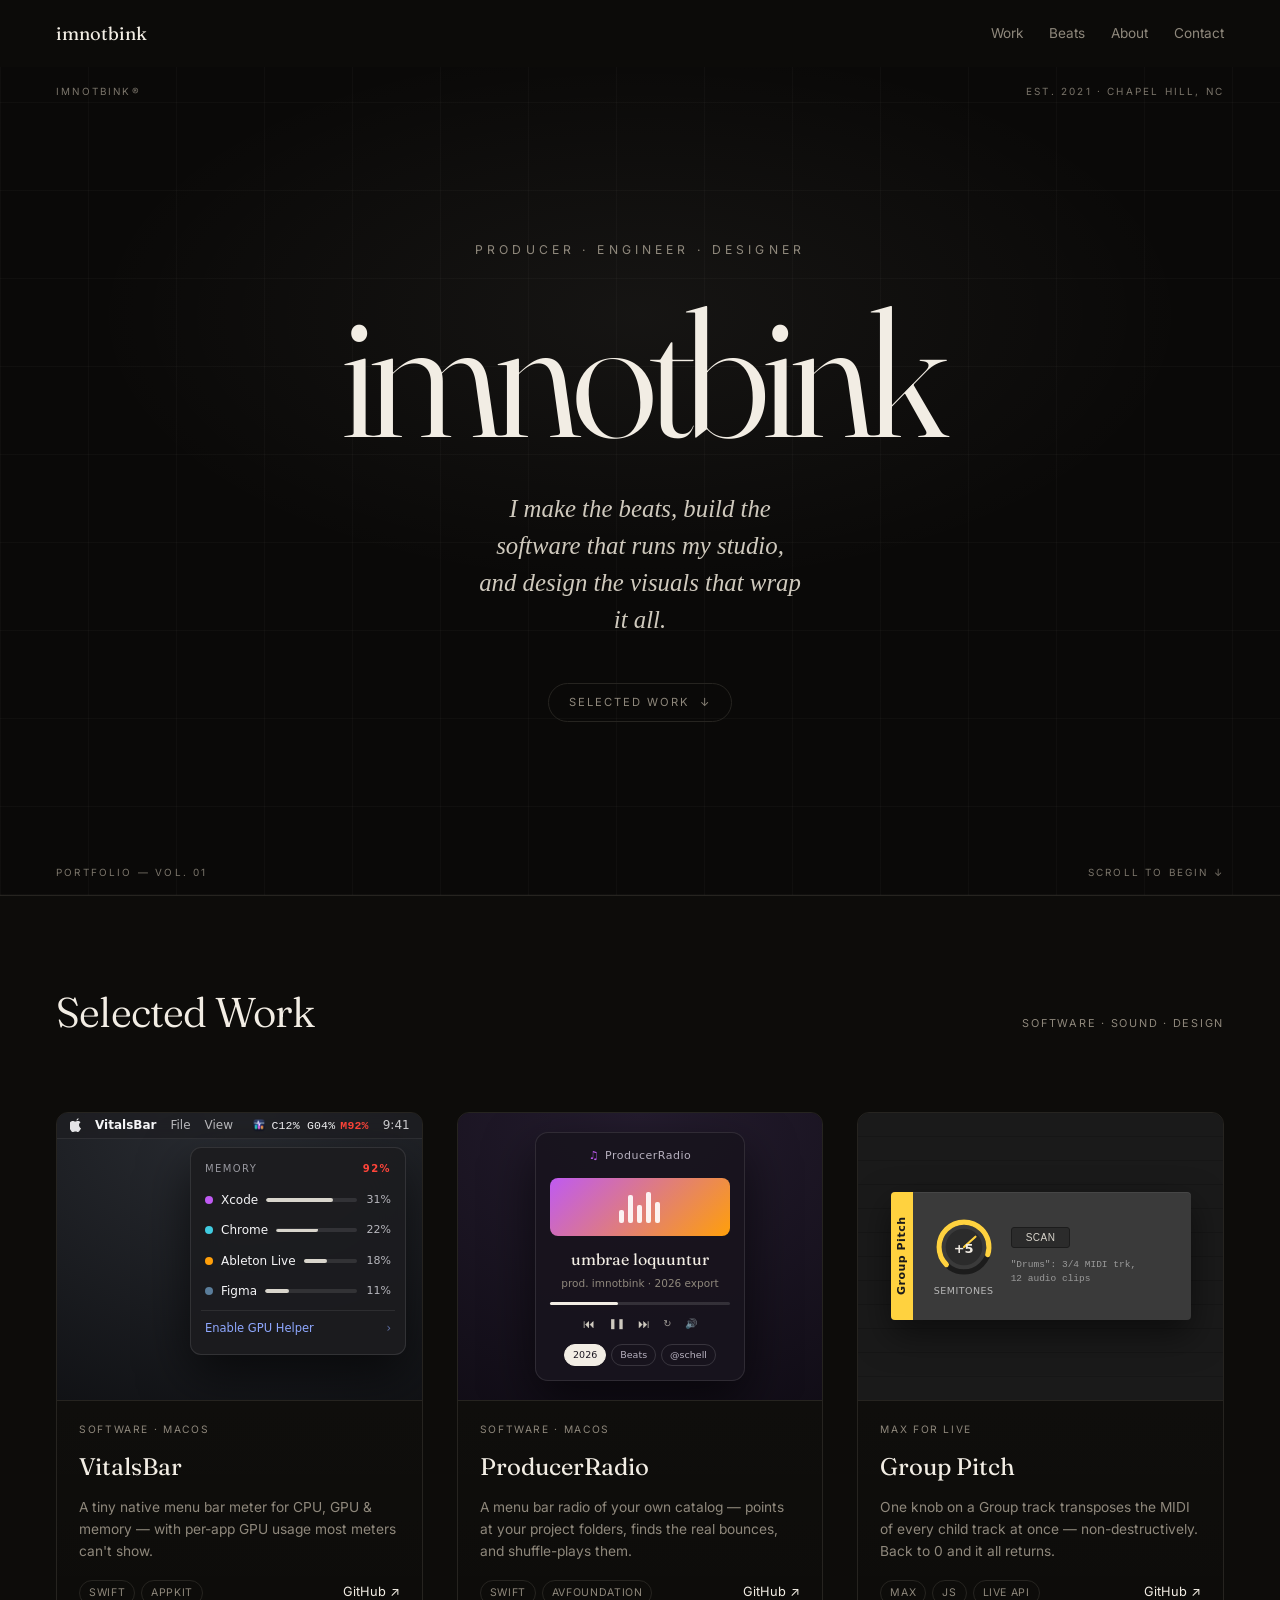
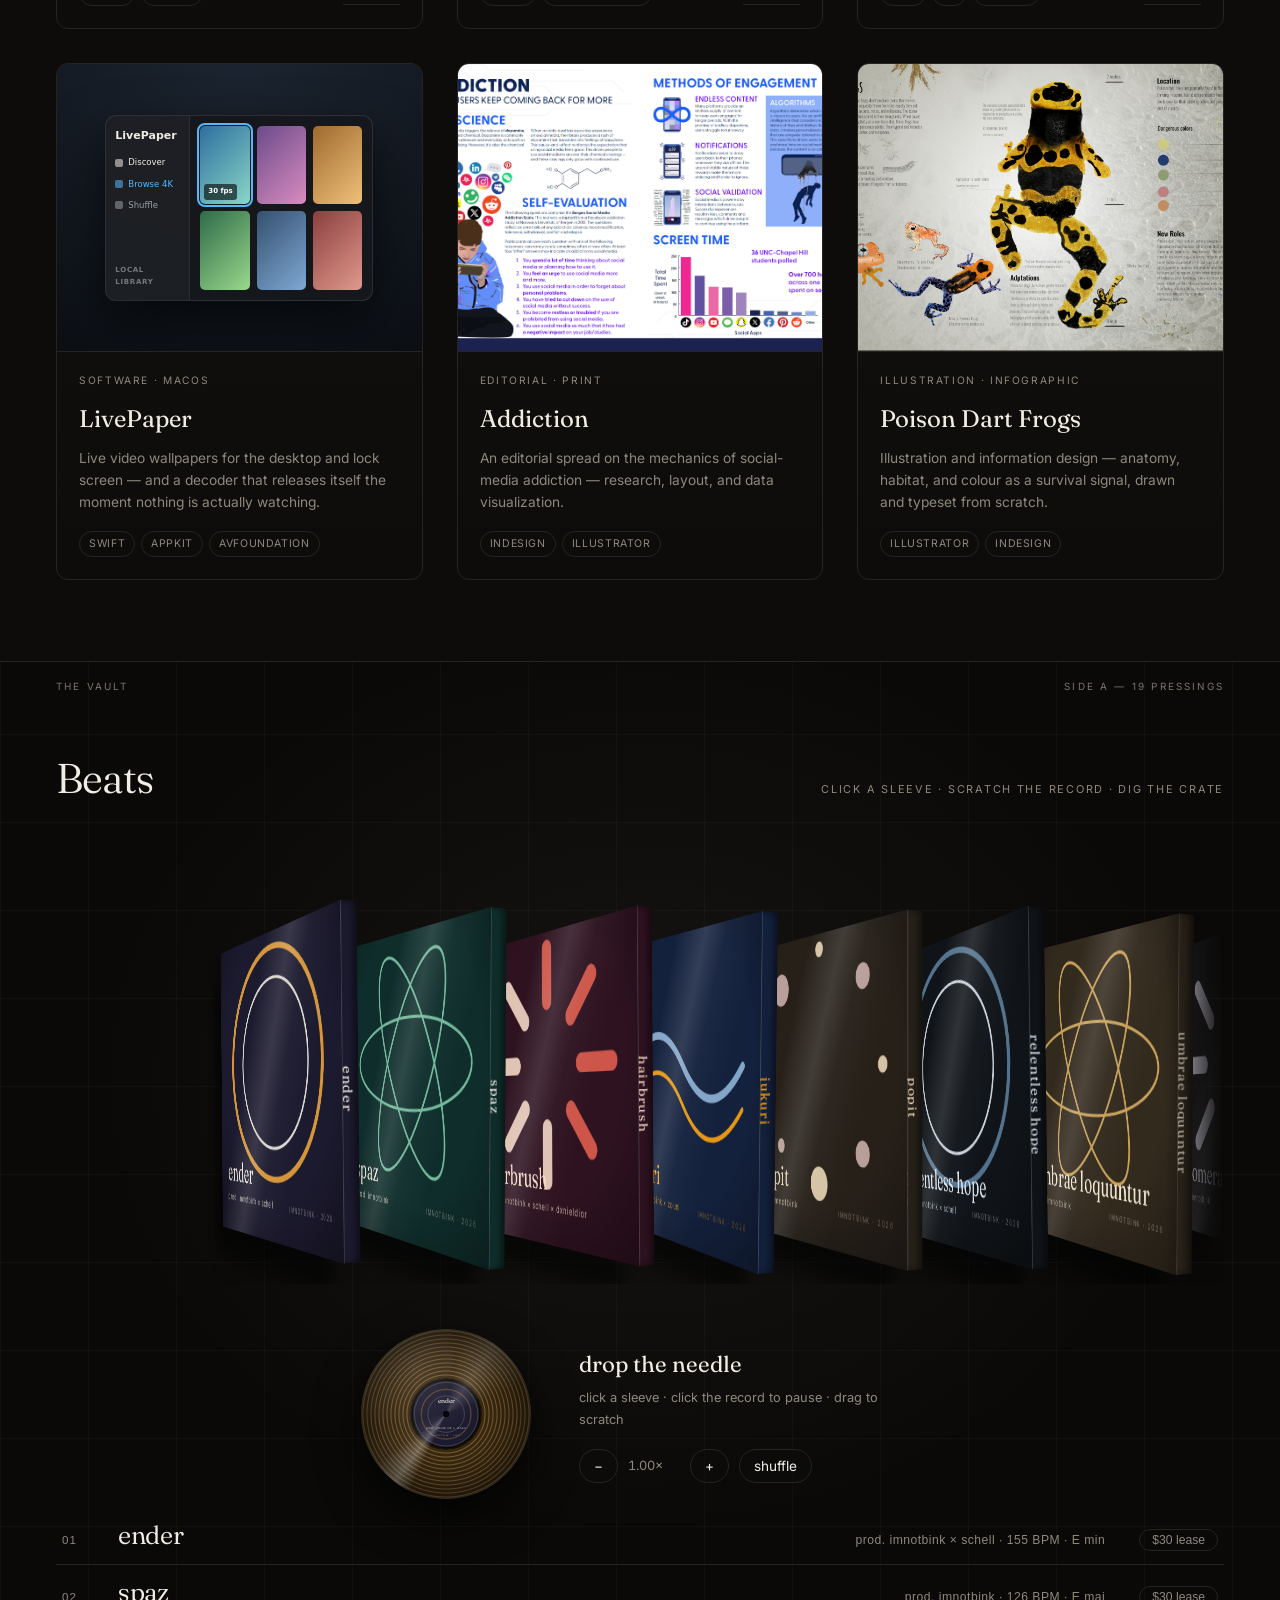
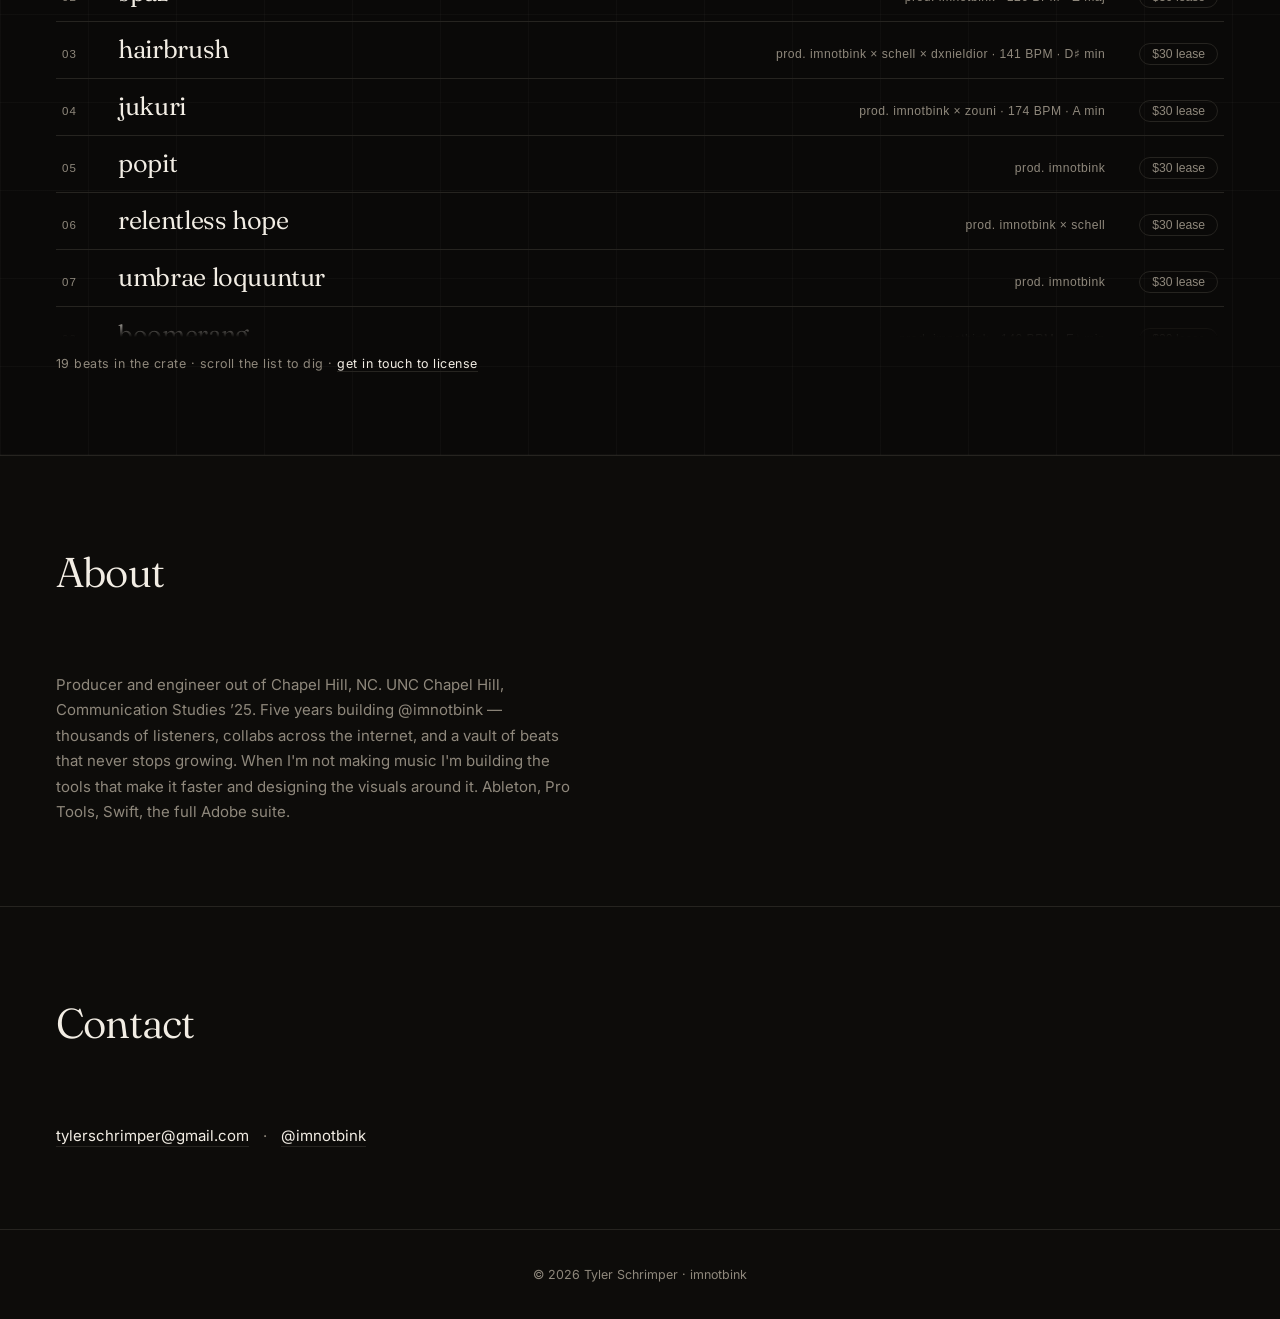
==== commit c76a0a7c: "v2: expandable design work + LivePaper card" ====
--- a/v2/index.html
+++ b/v2/index.html
@@ -143,11 +143,45 @@
         </div>
       </article>
 
+      <!-- LivePaper -->
+      <article class="work-card">
+        <div class="work-shot shot-livepaper">
+          <div class="lp-window">
+            <div class="lp-side">
+              <span class="lp-brand">LivePaper</span>
+              <span class="lp-nav on"><i></i>Discover</span>
+              <span class="lp-nav lp-online"><i></i>Browse 4K</span>
+              <span class="lp-nav"><i></i>Shuffle</span>
+              <span class="lp-tag">Local Library</span>
+            </div>
+            <div class="lp-grid">
+              <span class="lp-tile lp-a sel"><b class="lp-fps">30 fps</b></span>
+              <span class="lp-tile lp-b"></span>
+              <span class="lp-tile lp-c"></span>
+              <span class="lp-tile lp-d"></span>
+              <span class="lp-tile lp-e"></span>
+              <span class="lp-tile lp-f"></span>
+            </div>
+          </div>
+        </div>
+        <div class="work-info">
+          <span class="work-cat">Software · macOS</span>
+          <h3>LivePaper</h3>
+          <p>Live video wallpapers for the desktop and lock screen — and a decoder that releases itself the moment nothing is actually watching.</p>
+          <div class="work-foot">
+            <span class="tags"><span>Swift</span><span>AppKit</span><span>AVFoundation</span></span>
+          </div>
+        </div>
+      </article>
+
       <!-- Addiction — editorial design -->
       <article class="work-card">
-        <div class="work-shot shot-img">
+        <button class="work-shot shot-img" data-zoom
+                data-title="Addiction" data-cat="Editorial · Print"
+                aria-label="View “Addiction” full size">
           <img src="img/addiction.png" alt="Editorial infographic spread on social media addiction" loading="lazy" />
-        </div>
+          <span class="zoom-cue" aria-hidden="true">⤢ View full</span>
+        </button>
         <div class="work-info">
           <span class="work-cat">Editorial · Print</span>
           <h3>Addiction</h3>
@@ -160,9 +194,12 @@
 
       <!-- Poison Dart Frogs — illustration -->
       <article class="work-card">
-        <div class="work-shot shot-img">
+        <button class="work-shot shot-img" data-zoom
+                data-title="Poison Dart Frogs" data-cat="Illustration · Infographic"
+                aria-label="View “Poison Dart Frogs” full size">
           <img src="img/frog.png" alt="Illustrated infographic about poison dart frogs" loading="lazy" />
-        </div>
+          <span class="zoom-cue" aria-hidden="true">⤢ View full</span>
+        </button>
         <div class="work-info">
           <span class="work-cat">Illustration · Infographic</span>
           <h3>Poison Dart Frogs</h3>
@@ -254,6 +291,19 @@
     <span id="pbTime">0:00</span>
   </div>
 
+  <!-- ===== lightbox — design work, full size ===== -->
+  <div class="lightbox" id="lightbox" hidden aria-hidden="true" role="dialog" aria-modal="true" aria-label="Artwork viewer">
+    <div class="lb-backdrop" id="lbBackdrop"></div>
+    <figure class="lb-figure" id="lbFigure">
+      <img id="lbImg" alt="" />
+    </figure>
+    <figcaption class="lb-caption" id="lbCaption">
+      <span class="lb-cat" id="lbCat"></span>
+      <span class="lb-title" id="lbTitle"></span>
+    </figcaption>
+    <button class="lb-close" id="lbClose" aria-label="Close viewer">esc ✕</button>
+  </div>
+
   <script src="script.js"></script>
 </body>
 </html>
--- a/v2/style.css
+++ b/v2/style.css
@@ -518,9 +518,135 @@
 .shot-vitals { background: radial-gradient(120% 120% at 50% 0%, #2a2d33, #0f1013); }
 .shot-radio  { background: radial-gradient(120% 120% at 50% 0%, #241c2e, #100c15); }
 .shot-pitch  { background: repeating-linear-gradient(0deg,#1a1a1a 0 23px,#161616 23px 24px); }
-/* design pieces: the artwork IS the shot */
-.shot-img { padding: 0; background: #0c0b0a; }
-.shot-img img { width: 100%; height: 100%; object-fit: cover; object-position: top center; }
+/* --- LivePaper: the video library window --- */
+.shot-livepaper { background: radial-gradient(120% 120% at 50% 0%, #1b2430, #0b0e12); }
+.lp-window {
+  width: 268px; height: 186px; display: flex; overflow: hidden;
+  border-radius: 11px; border: 1px solid rgba(255,255,255,0.1);
+  background: rgba(22,24,28,0.95); box-shadow: 0 20px 50px rgba(0,0,0,0.6);
+  font-family: -apple-system, system-ui, sans-serif;
+}
+.lp-side {
+  width: 84px; flex: none; padding: 11px 9px;
+  display: flex; flex-direction: column; gap: 7px;
+  background: rgba(255,255,255,0.035); border-right: 1px solid rgba(255,255,255,0.07);
+}
+.lp-brand { font-size: 11px; font-weight: 700; color: #f2ede4; margin-bottom: 3px; }
+.lp-nav { display: flex; align-items: center; gap: 5px; font-size: 8.5px; color: #9aa0a8; }
+.lp-nav i { width: 8px; height: 8px; border-radius: 2px; background: currentColor; opacity: 0.55; flex: none; }
+.lp-nav.on { color: #f2ede4; }
+.lp-online { color: #52b8ff; }
+.lp-tag { margin-top: auto; font-size: 7px; font-weight: 700; letter-spacing: 0.1em;
+  text-transform: uppercase; color: rgba(255,255,255,0.4); }
+
+.lp-grid { flex: 1; padding: 10px; display: grid; gap: 7px;
+  grid-template-columns: repeat(3, 1fr); grid-template-rows: repeat(2, 1fr); }
+.lp-tile { position: relative; border-radius: 5px; background-size: 200% 200%;
+  animation: lpdrift 9s ease-in-out infinite; }
+/* each tile a different "clip" */
+.lp-a { background-image: linear-gradient(135deg, #2e6f9e, #8ad6c8, #1d3b57); }
+.lp-b { background-image: linear-gradient(135deg, #6b4b8a, #d98cc0, #2b1f3d); animation-delay: -1.4s; }
+.lp-c { background-image: linear-gradient(135deg, #9e6a2e, #f0c07a, #43290f); animation-delay: -2.8s; }
+.lp-d { background-image: linear-gradient(135deg, #2f6b4a, #9ad98c, #16301f); animation-delay: -4.2s; }
+.lp-e { background-image: linear-gradient(135deg, #34506e, #7fa8d4, #16202e); animation-delay: -5.6s; }
+.lp-f { background-image: linear-gradient(135deg, #8a3f3f, #e09a8c, #34161a); animation-delay: -7s; }
+.lp-tile.sel { outline: 2px solid #52b8ff; outline-offset: 1px; }
+.lp-fps {
+  position: absolute; left: 4px; bottom: 4px;
+  font-size: 7px; font-weight: 600; color: #fff;
+  background: rgba(0,0,0,0.6); border-radius: 3px; padding: 2px 4px;
+}
+@keyframes lpdrift {
+  0%, 100% { background-position: 0% 50%; }
+  50%      { background-position: 100% 50%; }
+}
+@media (prefers-reduced-motion: reduce) {
+  .lp-tile { animation: none; }
+}
+
+/* design pieces: the artwork IS the shot — click to open full size */
+.shot-img {
+  padding: 0; background: #0c0b0a;
+  width: 100%; font: inherit; color: inherit;
+  border: 0; border-bottom: 1px solid var(--line);
+  cursor: zoom-in;
+  -webkit-appearance: none; appearance: none;
+}
+.shot-img img {
+  width: 100%; height: 100%; object-fit: cover; object-position: top center;
+  transition: transform 0.55s cubic-bezier(0.22, 1, 0.36, 1), filter 0.4s ease;
+}
+/* hover: a whisper of scale + the cue. never a layout jump. */
+.work-card:hover .shot-img img { transform: scale(1.035); filter: brightness(1.05); }
+.shot-img:focus-visible { outline: 1px solid var(--text); outline-offset: -3px; }
+
+.zoom-cue {
+  position: absolute; right: 12px; bottom: 12px;
+  font-size: 0.6rem; letter-spacing: 0.16em; text-transform: uppercase;
+  color: var(--text);
+  background: rgba(12, 11, 10, 0.66);
+  backdrop-filter: blur(6px);
+  border: 1px solid rgba(242, 237, 228, 0.18);
+  border-radius: 999px; padding: 5px 11px;
+  opacity: 0; transform: translateY(5px);
+  transition: opacity 0.32s ease, transform 0.32s cubic-bezier(0.22, 1, 0.36, 1);
+  pointer-events: none;
+}
+.work-card:hover .zoom-cue,
+.shot-img:focus-visible .zoom-cue { opacity: 1; transform: none; }
+
+/* ---------- lightbox ---------- */
+.lightbox { position: fixed; inset: 0; z-index: 90; }
+.lightbox[hidden] { display: none; }
+.lb-backdrop {
+  position: absolute; inset: 0;
+  background: rgba(6, 6, 5, 0.93);
+  backdrop-filter: blur(14px);
+  opacity: 0; transition: opacity 0.42s ease;
+  cursor: zoom-out;
+}
+.lightbox.open .lb-backdrop { opacity: 1; }
+
+.lb-figure {
+  position: absolute; top: 0; left: 0;
+  transform-origin: top left;
+  will-change: transform;
+  box-shadow: 0 40px 120px rgba(0, 0, 0, 0.75);
+  overflow: hidden;
+}
+.lb-figure img { display: block; width: 100%; height: 100%; }
+
+.lb-caption,
+.lb-close {
+  position: absolute;
+  opacity: 0; transition: opacity 0.3s ease 0.12s;
+  font-size: 0.66rem; letter-spacing: 0.16em; text-transform: uppercase;
+}
+.lightbox.open .lb-caption,
+.lightbox.open .lb-close { opacity: 1; }
+
+.lb-caption {
+  left: 26px; bottom: 20px;
+  display: flex; flex-direction: column; gap: 5px;
+  pointer-events: none;
+}
+.lb-cat { color: var(--muted); }
+.lb-title {
+  font-family: "Fraunces", Georgia, serif;
+  font-size: 1.05rem; letter-spacing: 0.02em; text-transform: none; color: var(--text);
+}
+.lb-close {
+  top: 20px; right: 24px;
+  background: none; border: 1px solid var(--line); border-radius: 999px;
+  color: var(--muted); padding: 7px 15px; cursor: pointer;
+  transition: opacity 0.3s ease 0.12s, color 0.2s ease, border-color 0.2s ease;
+}
+.lb-close:hover { color: var(--text); border-color: var(--text); }
+
+@media (prefers-reduced-motion: reduce) {
+  .work-card:hover .shot-img img { transform: none; }
+  .lb-figure { transition: none !important; }
+}
 
 .work-info { padding: 20px 22px 22px; flex: 1; display: flex; flex-direction: column; }
 .work-cat {
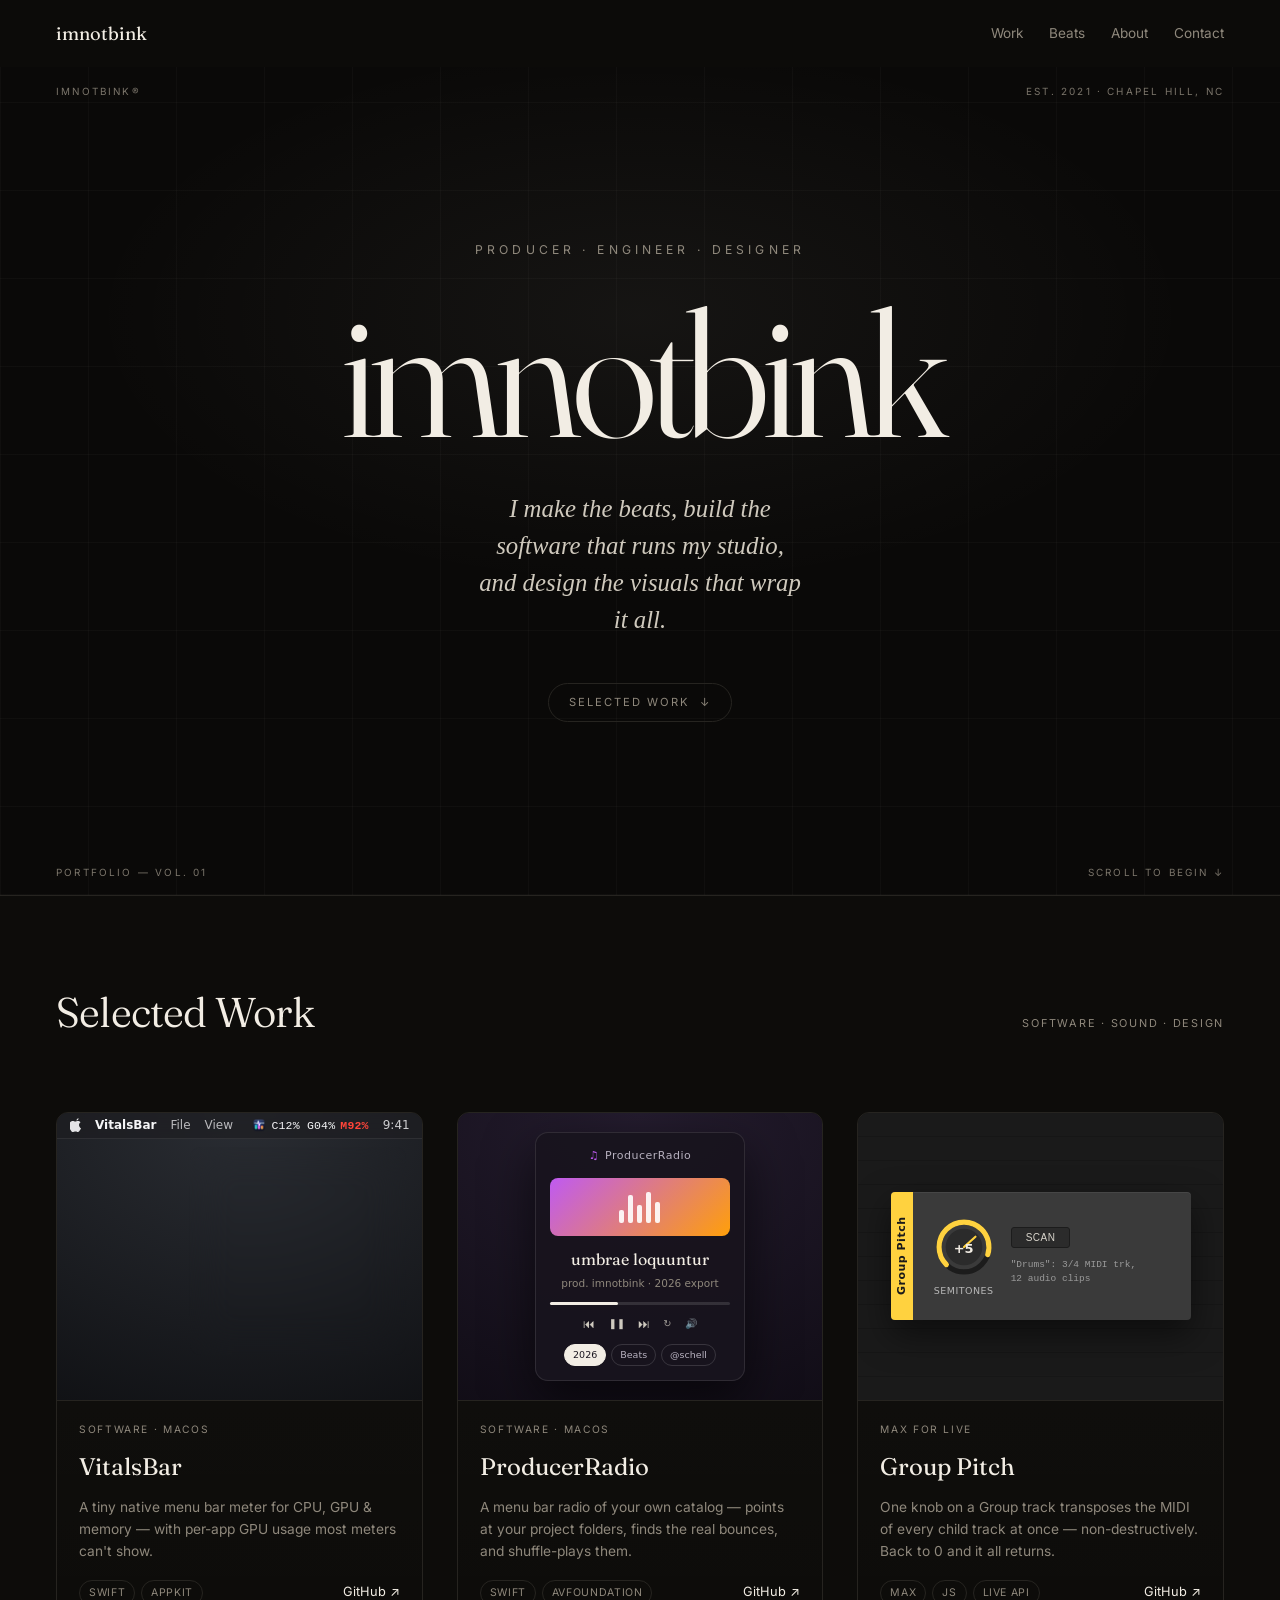
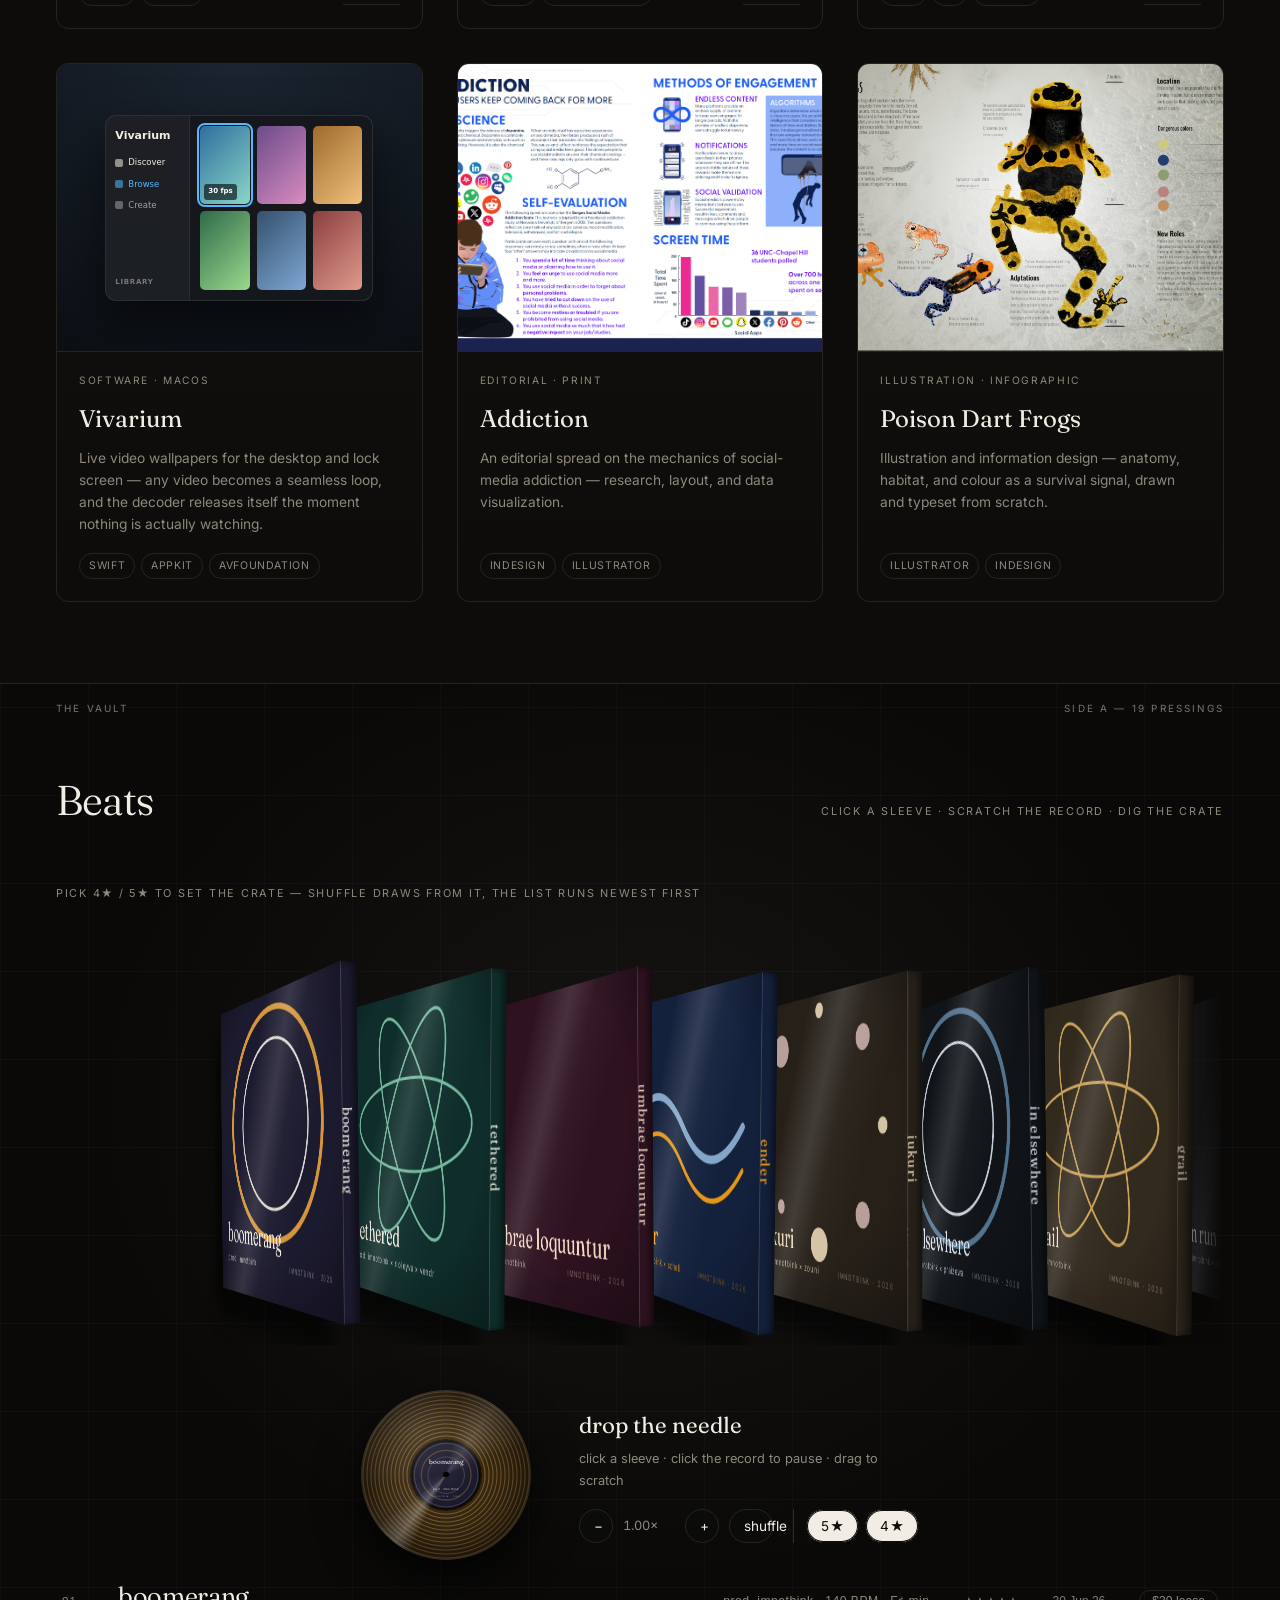
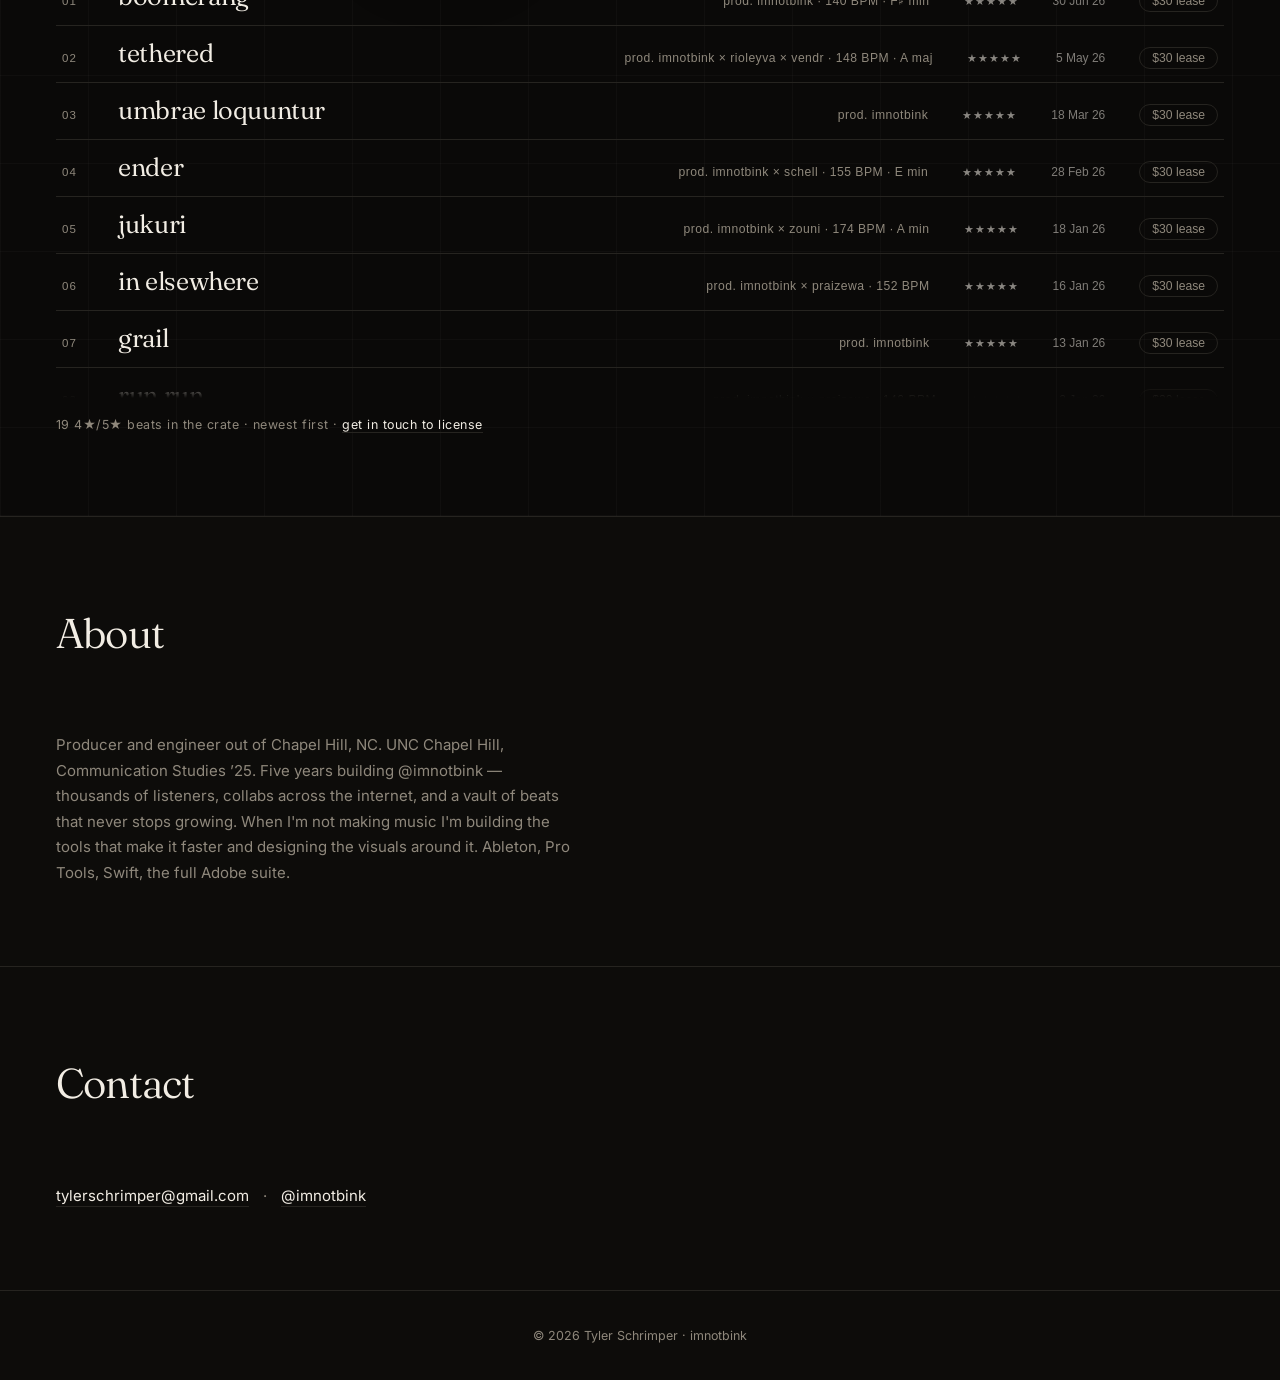
==== commit 36738681: "v2: 4★/5★ switches on the crate, ordered by when the beat was made Deploy of portfolio-v2 0bd7cd9. T" ====
--- a/v2/index.html
+++ b/v2/index.html
@@ -143,16 +143,16 @@
         </div>
       </article>
 
-      <!-- LivePaper -->
+      <!-- Vivarium -->
       <article class="work-card">
         <div class="work-shot shot-livepaper">
           <div class="lp-window">
             <div class="lp-side">
-              <span class="lp-brand">LivePaper</span>
+              <span class="lp-brand">Vivarium</span>
               <span class="lp-nav on"><i></i>Discover</span>
-              <span class="lp-nav lp-online"><i></i>Browse 4K</span>
-              <span class="lp-nav"><i></i>Shuffle</span>
-              <span class="lp-tag">Local Library</span>
+              <span class="lp-nav lp-online"><i></i>Browse</span>
+              <span class="lp-nav"><i></i>Create</span>
+              <span class="lp-tag">Library</span>
             </div>
             <div class="lp-grid">
               <span class="lp-tile lp-a sel"><b class="lp-fps">30 fps</b></span>
@@ -166,8 +166,8 @@
         </div>
         <div class="work-info">
           <span class="work-cat">Software · macOS</span>
-          <h3>LivePaper</h3>
-          <p>Live video wallpapers for the desktop and lock screen — and a decoder that releases itself the moment nothing is actually watching.</p>
+          <h3>Vivarium</h3>
+          <p>Live video wallpapers for the desktop and lock screen — any video becomes a seamless loop, and the decoder releases itself the moment nothing is actually watching.</p>
           <div class="work-foot">
             <span class="tags"><span>Swift</span><span>AppKit</span><span>AVFoundation</span></span>
           </div>
@@ -220,6 +220,7 @@
     <div class="sec-head">
       <h2>Beats</h2>
       <span class="sec-note">click a sleeve · scratch the record · dig the crate</span>
+      <span class="sec-note">pick 4★ / 5★ to set the crate — shuffle draws from it, the list runs newest first</span>
     </div>
 
     <div class="rack-wrap">
@@ -251,6 +252,10 @@
           <span class="deck-speed" id="speedLabel">1.00×</span>
           <button class="deck-btn" id="speedUp" aria-label="Speed up">+</button>
           <button class="deck-btn deck-shuffle" id="shuffleBtn" aria-pressed="false">shuffle</button>
+          <span class="star-switches" role="group" aria-label="Which ratings are in the crate">
+            <button class="deck-btn star-btn" data-stars="5" aria-pressed="true">5★</button>
+            <button class="deck-btn star-btn" data-stars="4" aria-pressed="true">4★</button>
+          </span>
         </div>
       </div>
     </div>
--- a/v2/style.css
+++ b/v2/style.css
@@ -429,7 +429,8 @@
 .cat-row {
   width: 100%;
   display: grid;
-  grid-template-columns: 3ch 1fr auto auto;
+  /* idx · title · credit/meta · stars · made-date · price */
+  grid-template-columns: 3ch 1fr auto auto auto auto;
   align-items: baseline;
   gap: clamp(14px, 3vw, 34px);
   padding: 13px 6px;
@@ -482,7 +483,8 @@
 }
 .cat-row:hover .cat-price { color: var(--text); border-color: var(--text); }
 @media (max-width: 700px) {
-  .cat-row { grid-template-columns: 3ch 1fr auto; }
+  /* idx · title · date — the date stays, it is what the list is ordered by */
+  .cat-row { grid-template-columns: 3ch 1fr auto; gap: 12px; }
   .cat-meta { display: none; }
 }
 
@@ -518,7 +520,7 @@
 .shot-vitals { background: radial-gradient(120% 120% at 50% 0%, #2a2d33, #0f1013); }
 .shot-radio  { background: radial-gradient(120% 120% at 50% 0%, #241c2e, #100c15); }
 .shot-pitch  { background: repeating-linear-gradient(0deg,#1a1a1a 0 23px,#161616 23px 24px); }
-/* --- LivePaper: the video library window --- */
+/* --- Vivarium: the video library window --- */
 .shot-livepaper { background: radial-gradient(120% 120% at 50% 0%, #1b2430, #0b0e12); }
 .lp-window {
   width: 268px; height: 186px; display: flex; overflow: hidden;
@@ -822,3 +824,54 @@
   .deck-side { max-width: none; }
   .now-buy, .deck-controls { justify-content: center; }
 }
+
+
+/* ---------- star switches + the dated catalog row ---------- */
+/* The switches sit with the deck controls and read as part of the same
+   row of buttons; "off" is the flat state, so the crate's contents are
+   legible at a glance without reading the labels. */
+
+.star-switches {
+  display: inline-flex;
+  gap: 6px;
+  margin-left: 10px;
+  padding-left: 12px;
+  border-left: 1px solid rgba(255, 255, 255, 0.14);
+}
+
+.star-btn {
+  min-width: 46px;
+  letter-spacing: 0.5px;
+  opacity: 0.45;
+}
+
+.star-btn.on {
+  opacity: 1;
+  border-color: currentColor;
+  box-shadow: inset 0 0 0 1px currentColor;
+}
+
+/* The row gains two columns: the rating and the date it was made. Both are
+   quiet — they are for scanning down the list, not for reading one row. */
+.cat-stars {
+  font-size: 11px;
+  letter-spacing: 1px;
+  opacity: 0.55;
+  white-space: nowrap;
+  text-align: right;
+}
+
+.cat-date {
+  font-variant-numeric: tabular-nums;
+  font-size: 12px;
+  opacity: 0.5;
+  white-space: nowrap;
+  text-align: right;
+}
+
+@media (max-width: 700px) {
+  /* narrow rows drop the stars (the switches above already say which tiers
+     are in the crate) and the price pill, keeping title + date */
+  .cat-stars, .cat-price { display: none; }
+  .star-switches { margin-left: 0; padding-left: 0; border-left: 0; }
+}
